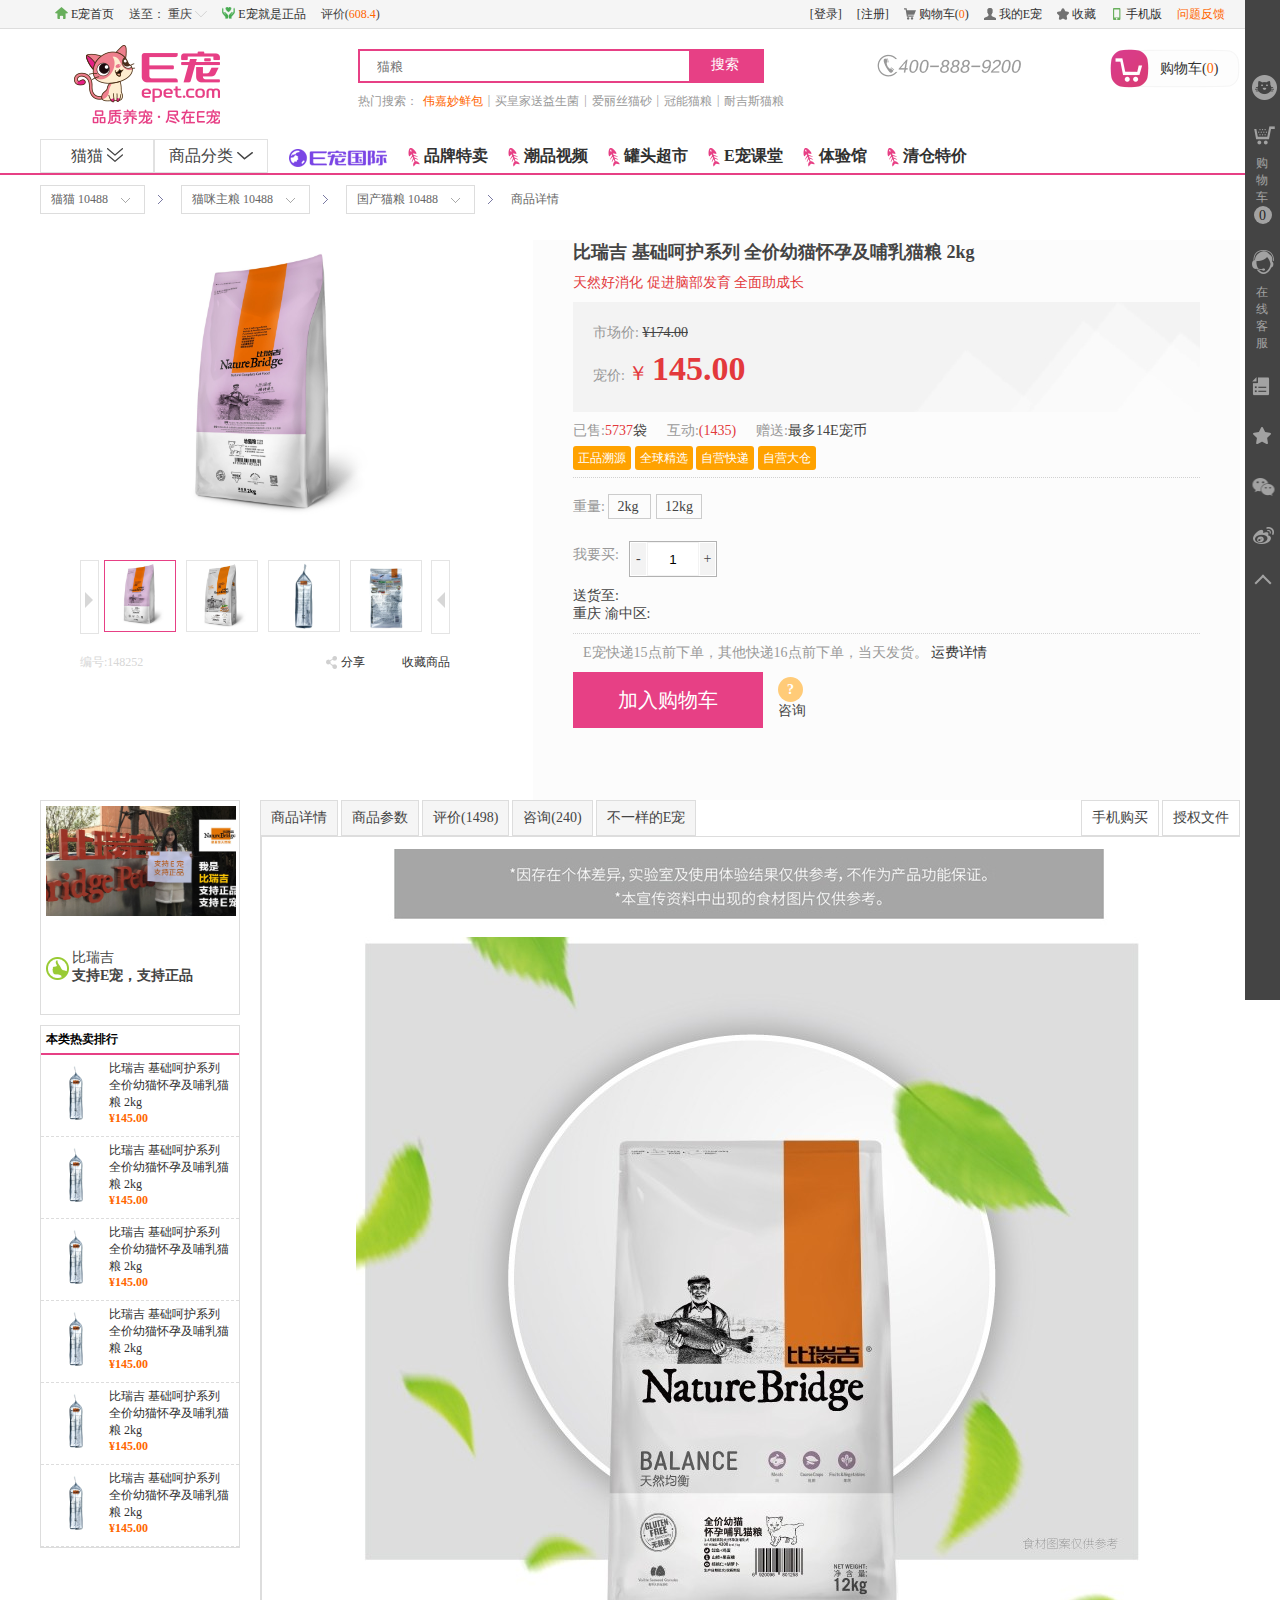
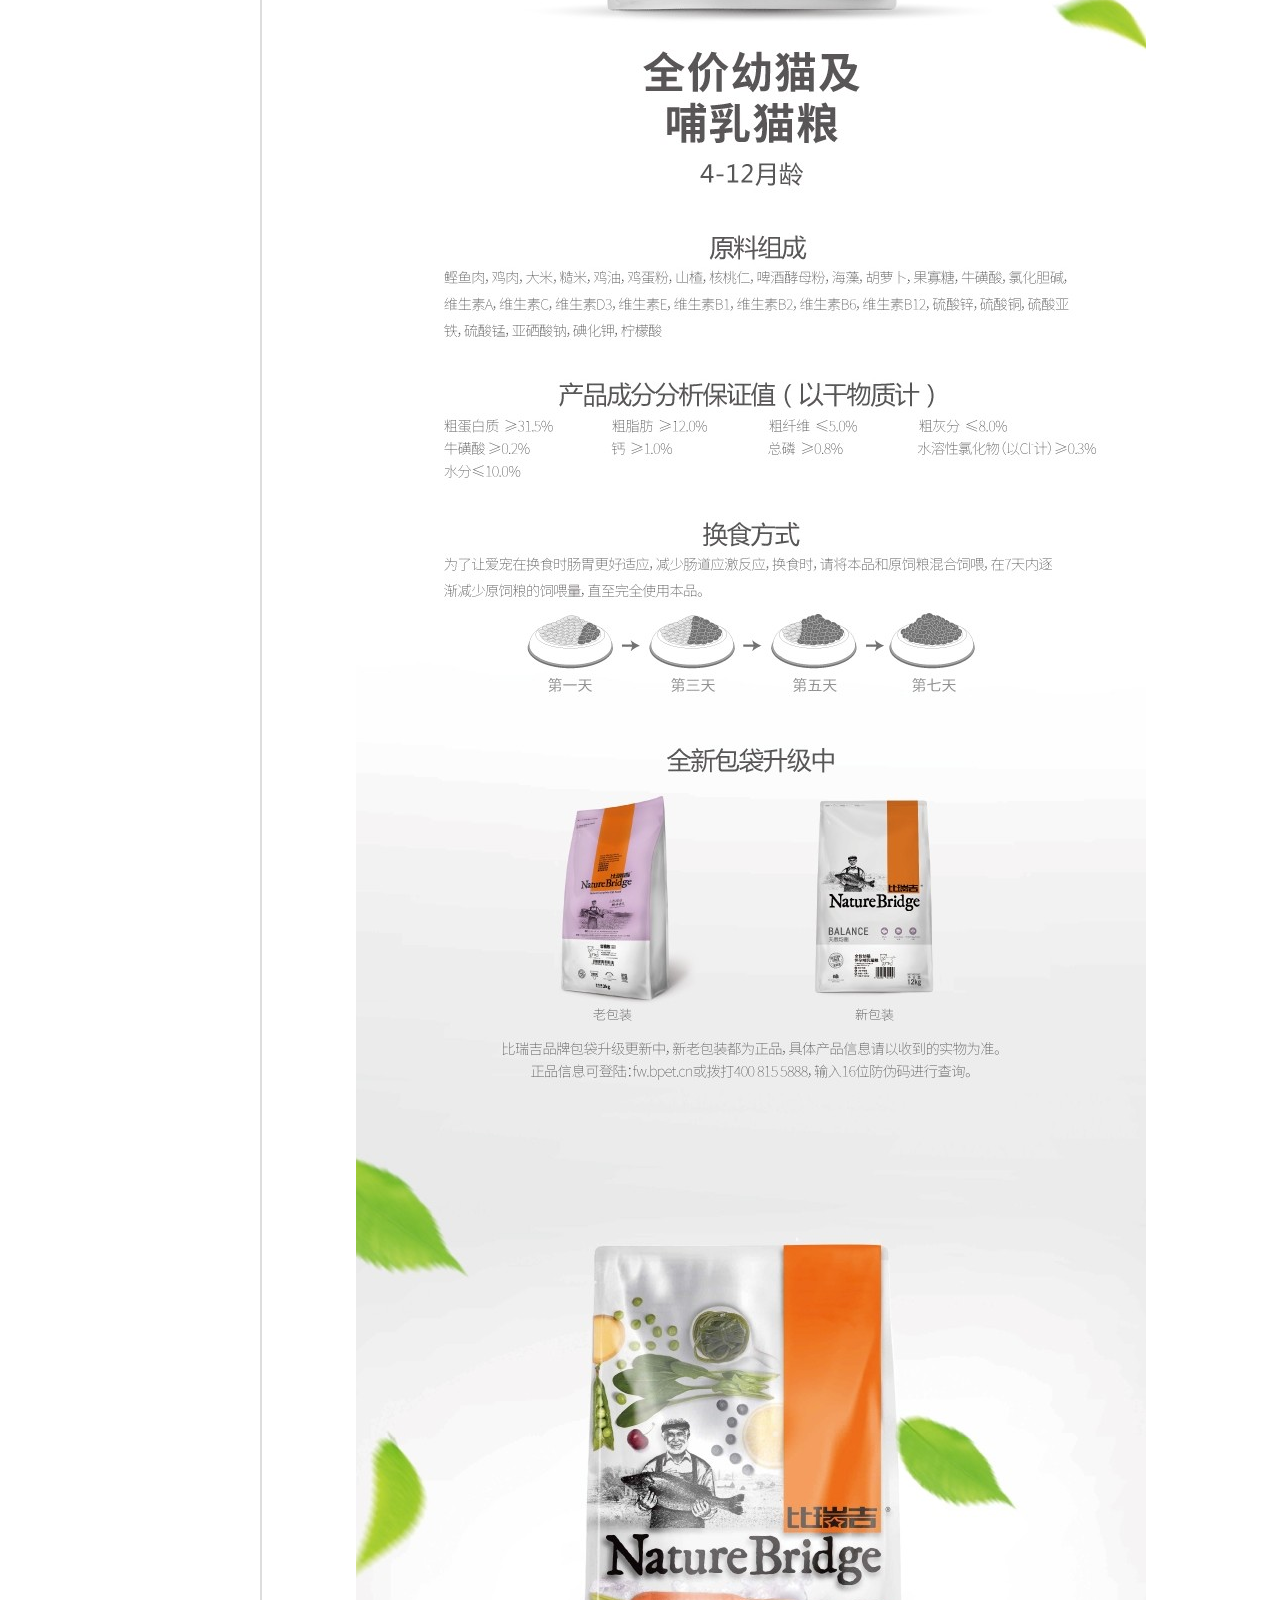
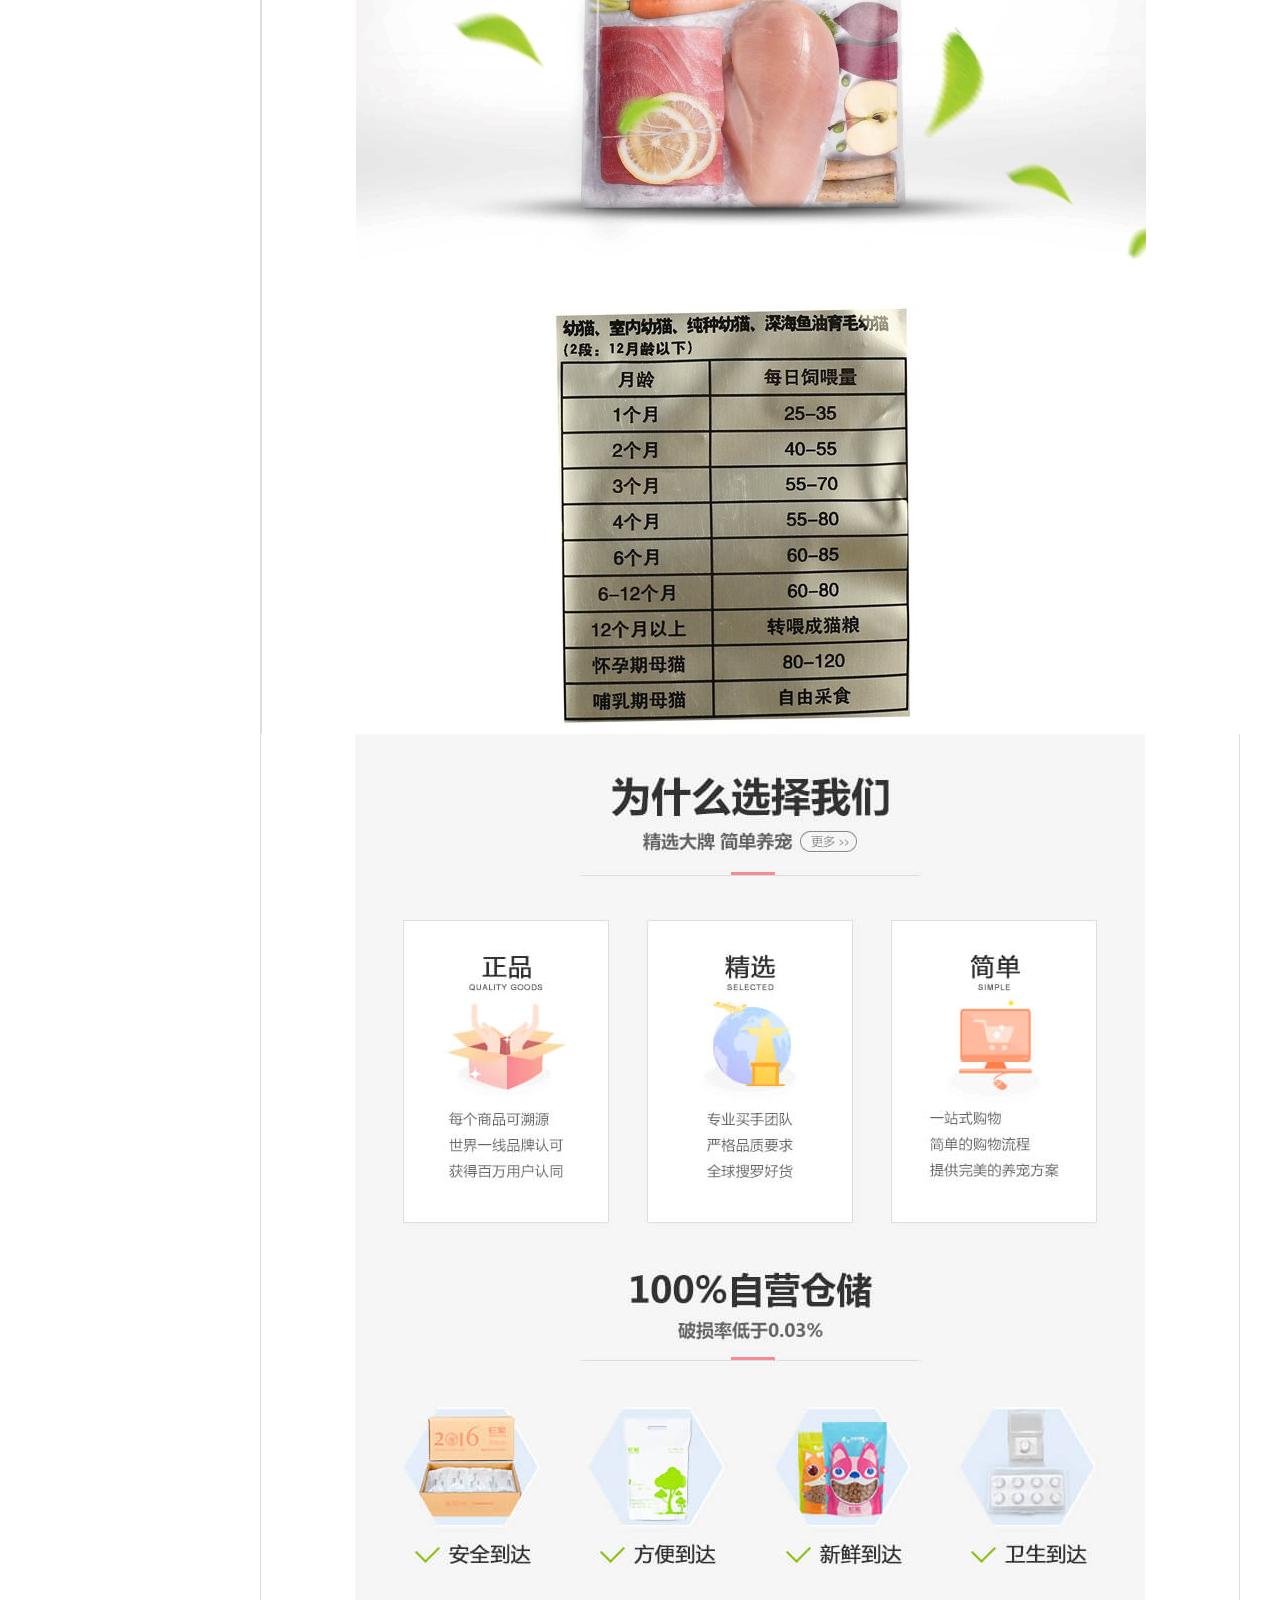
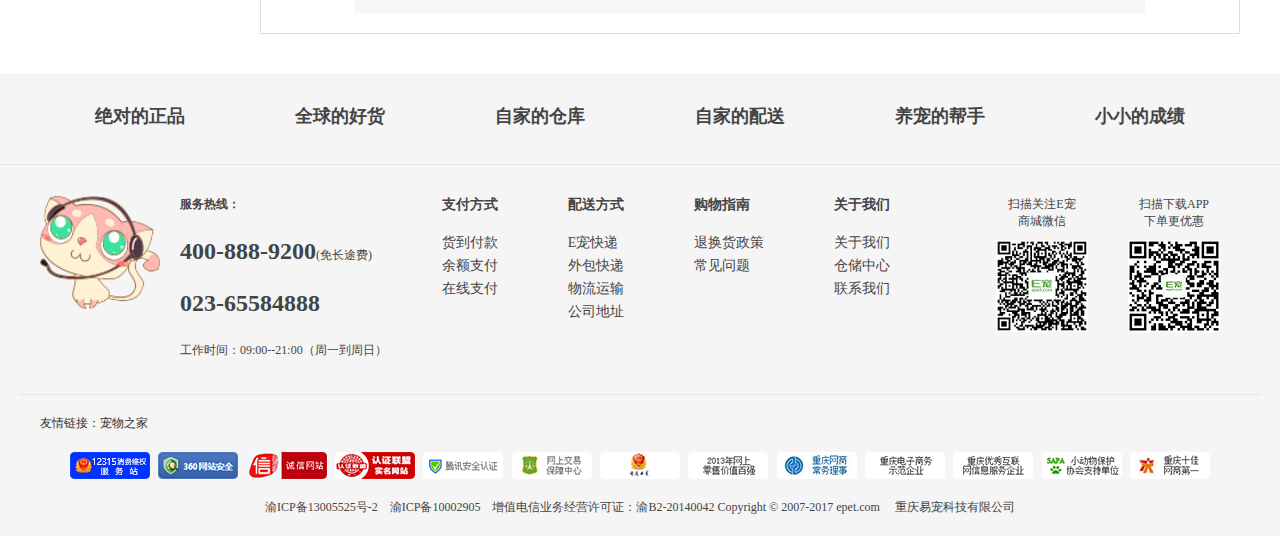
==== product_details.html @ 95617108 "ecsc v3.4" ====
<!doctype html>
 <head>
  <meta charset="UTF-8">
  <title>Document</title>
	<link rel="stylesheet" href="css/base.css">
	<link rel="stylesheet" href="css/sidebar.css">
  <link rel="stylesheet" href="css/header.css">
  <link rel="stylesheet" href="css/footer.css">
  <link rel="stylesheet" href="css/product_details.css">
 </head>
 <body>
	<!--页头-->
	<header class="header"></header>
  	<!--主体-->
  	<div class="detail-main">
	  <!--面包屑导航-->
	  <div class="bread-crumb">
		  <div>
				<span>
					猫猫
					<em>10488</em>
					<b></b>
				</span>
				<ul>
					<li>猫猫</li>
				</ul>
			</div>
			<label></label>
			<div>
				<span>
					猫咪主粮
					<em>10488</em>
					<b></b>
				</span>
				<ul>
					<li>猫咪主粮</li>
					<li>猫咪零食</li>
					<li>猫咪健康</li>
				</ul>
			</div>
			<label></label>
			<div>
				<span>
					国产猫粮
					<em>10488</em>
					<b></b>
				</span>
				<ul>
					<li>进口猫粮</li>
					<li>国产猫粮</li>
				</ul>
			</div>
			<label></label>
			<span>商品详情</span>
	  </div>
	  <!--商品详情-->
	  <div class="product-details">
			<!--预览图-->
			<div class="preview">
				<div class="preview-top">
					<img src="img/product/detail/8582e47d3605f8de85deb744000618c4.jpg">
				</div>
				<div class="preview-bottom">
					<p><i class="arrow-left"></i></p>
					<div>
						<ul class="preview-list">
							<li class="hover">
								<img src="img/product/detail/8582e47d3605f8de85deb744000618c4.jpg" alt="">
							</li>
							<li>
								<img src="img/product/detail/47166e7a09cf735ecd19d51cbf593da0.jpg" alt="">
							</li>
							<li>
								<img src="img/product/detail/caa199024d25838ebcc4b189fc3a62a6.jpg" alt="">
							</li>
							<li>
								<img src="img/product/detail/d6e389efa249c9eeb488e50adc934376.jpg" alt="">
							</li>
							<li>
								<img src="img/product/detail/2507f74de7811214929e4a565075a4ad.jpg" alt="">
							</li>
						</ul>
					</div>
					<p><i class="arrow-right"></i></p>
				</div>
				<div>
					<ul class="functions">
						<li>编号:148252</li>
						<li>
							<a href="#">
								<span class="collect">收藏商品</span>
							</a>
						</li>
						<li>
							<a href="#">
								<span class="share">分享</span>
							</a>
						</li>
					</ul>
					<p></p>
				</div>
				<div class="share-icons">
					<div class="bdsharebuttonbox">
						<a href="#" class="bds_weixin" data-cmd="weixin" title="分享到微信"></a>
						<a href="#" class="bds_qzone" data-cmd="qzone" title="分享到QQ空间"></a>
						<a href="#" class="bds_tsina" data-cmd="tsina" title="分享到新浪微博"></a>
						<a href="#" class="bds_sqq" data-cmd="sqq" title="分享到QQ好友"></a>
						<a href="#" class="bds_douban" data-cmd="douban" title="分享到豆瓣网"></a>
						<a href="#" class="bds_more" data-cmd="more"></a>
					</div>
				</div>
			</div>
			<!--商品购买板块-->
			<div class="shopping">
				<!--主标题-->
				<h1>比瑞吉 基础呵护系列 全价幼猫怀孕及哺乳猫粮 2kg</h1>
				<!--副标题-->
				<div class="hightlight">天然好消化 促进脑部发育 全面助成长</div>
				<!--价格-->
				<div class="product-price">
					<p>
						<span class="light-gray">市场价:</span>
						<del>¥174.00</del></p>
					<p>
						<span class="light-gray">宠价:</span>
						<span class="hightlight rmb-symbol">￥</span>
						<b class="hightlight epet-price">145.00</b>
					</p>
				</div>
				<!--互动信息-->
				<div class="interaction">
					<p><span class="light-gray">已售:</span><span class="hightlight">5737</span>袋</p>
					<p><span class="light-gray">互动:</span><span class="hightlight">(1435)</span></p>
					<p><span class="light-gray">赠送:</span>最多<span class="hightgreen">14</span>E宠币</p>
				</div>
				<!--e宠特色-->
				<div class="epet-feature">
					<a href="#">正品溯源</a>
					<a href="#">全球精选</a>
					<a href="#">自营快递</a>
					<a href="#">自营大仓</a>
				</div>
				<!--选择规格-->
				<div class="spec">
					<span class="light-gray">重量:</span>
					<input type="radio" name="series" id="2kg">
					<label for="2kg">
						2kg
						<span></span>
					</label>
					<input type="radio" name="series" id="12kg">
					<label for="12kg">
						12kg
						<span></span>
					</label>
				</div>
				<!--选择数量-->
				<div class="number clear">
					<span class="light-gray">我要买:</span>
					<span class="choose clear">
						<span class="add">-</span>
						<input type="text" value="1">
						<span class="reduce">+</span>
					</span>
				</div>
				<div>
					<span>送货至:</span>
					<div>重庆 渝中区:</div>
				</div>
				<!--快递须知-->
				<div class="express">
					<span class="light-gray">E宠快递15点前下单，其他快递16点前下单，当天发货。</span>
					<a href="#">运费详情</a>
				</div>
				<!--购物车选项-->
				<div class="shop-cart clear">
					<div>加入购物车</div>
					<span>?</span>
					<p>咨询</p>
				</div>
			</div>
	  </div>
	  <!--套餐
	  <div class="set-meal">
		<div class="meal-title">
			<a href="#" class="title-tab">海洋之星猫罐套餐</a>
		</div>
		<div class="meal-main">
			<p>
				<span></span>
				搭配理由：海洋之星天然猫罐套餐，挑战猫咪最挑剔味蕾
			</p>
			<div class="meal-list">
				<ul class="meal-top">
					<li class="this-product"></li>
					<li class="add">+</li>
					<span class="left-arrow"></span>
					<li class="meal-more">
						<ul class="reduced-product">
							<li></li>
							<li class="add">+</li>
							<li></li>
							<li class="add">+</li>
							<li></li>
						</ul>
					</li>
					<span class="right-arrow"></span>
				</ul>
			</div>
			<div class="meal-cart">
				<input type="hidden" value="14">
				<input type="hidden" value="3">
				<p class="economize">省¥5.00</p>
				<p class="meal-price">套餐价:¥99.00</p>
				<p class="original-price">原价:¥104.00</p>
				<p class="buy">购买此套餐</p>
			</div>
		</div>
	  </div>-->
	  <!--商品介绍-->
	  <div class="item-info">
		<div class="left">
			<div class="brand">
				<div class="brand-sm">
					<div class="brand-img">
						<img src="img/product/brand/68fff93eb92eab9079cab321aacebbac.jpg" alt="">
					</div>
					<div class="guarantee">
						<div class="guarantee-icon"></div>
						<div>
							<p>比瑞吉</p>
							<b>支持E宠，支持正品</b>
						</div>
					</div>
				</div>
				<div class="brand-md">
					<div>
						<div class="gurantee-md-icon"></div>
						<p>比瑞吉</p>
						<b>支持E宠，支持正品</b>
					</div>
					<div>
						<img src="img/product/brand/68fff93eb92eab9079cab321aacebbac.jpg" alt="">
					</div>
				</div>
			</div>
			<div class="ranking-list">
				<ul>
					<li class="ranking-title">
						<b>本类热卖排行</b>
					</li>
					<li>
						<a>
							<img src="img/product/detail/2507f74de7811214929e4a565075a4ad.jpg" alt="">
						</a>
						<div class="ranking-pro">
							<a>比瑞吉 基础呵护系列 全价幼猫怀孕及哺乳猫粮 2kg</a>
							<p>¥145.00</p>
						</div>
					</li>
					<li>
						<a>
							<img src="img/product/detail/2507f74de7811214929e4a565075a4ad.jpg" alt="">
						</a>
						<div class="ranking-pro">
							<a>比瑞吉 基础呵护系列 全价幼猫怀孕及哺乳猫粮 2kg</a>
							<p>¥145.00</p>
						</div>
					</li>
					<li>
						<a>
							<img src="img/product/detail/2507f74de7811214929e4a565075a4ad.jpg" alt="">
						</a>
						<div class="ranking-pro">
							<a>比瑞吉 基础呵护系列 全价幼猫怀孕及哺乳猫粮 2kg</a>
							<p>¥145.00</p>
						</div>
					</li>
					<li>
						<a>
							<img src="img/product/detail/2507f74de7811214929e4a565075a4ad.jpg" alt="">
						</a>
						<div class="ranking-pro">
							<a>比瑞吉 基础呵护系列 全价幼猫怀孕及哺乳猫粮 2kg</a>
							<p>¥145.00</p>
						</div>
					</li>
					<li>
						<a>
							<img src="img/product/detail/2507f74de7811214929e4a565075a4ad.jpg" alt="">
						</a>
						<div class="ranking-pro">
							<a>比瑞吉 基础呵护系列 全价幼猫怀孕及哺乳猫粮 2kg</a>
							<p>¥145.00</p>
						</div>
					</li>
					<li>
						<a>
							<img src="img/product/detail/2507f74de7811214929e4a565075a4ad.jpg" alt="">
						</a>
						<div class="ranking-pro">
							<a>比瑞吉 基础呵护系列 全价幼猫怀孕及哺乳猫粮 2kg</a>
							<p>¥145.00</p>
						</div>
					</li>
				</ul>
			</div>
		</div>
	  	<div class="right">
			<ul class="clear">
				<li><label for="container1">商品详情</label></li>
				<li><label for="container2">商品参数</label></li>
				<li><label for="container3">评价(1498)</label></li>
				<li><label for="container4">咨询(240)</label></li>
				<li><label for="container5">不一样的E宠</label></li>
				<li>
					<i></i>
					<label for="container4">授权文件</label>
				</li>
				<li>
					<label >手机购买</label>
					<i></i>
				</li>
			</ul>
			<div>
				<input type="radio" id="container1" name="detail" checked="checked">
				<div class="detail">
					<img src="img/product/detail/2018-01-14_172911.png" alt="">
				</div>
				<input type="radio" id="container2" name="detail">
				<div class="container2">
					<table>
						<thead>
							<tr>
								<th>参数名称</th>
								<th>产品参数</th>
							</tr>
						</thead>
						<tbody>
							<tr>
								<td>主要成份</td>
								<td>鲣鱼肉，鸡肉，大米</td>
							</tr>
							<tr>
								<td>成份含量	</td>
								<td>粗蛋白质31.5%，粗脂肪12%，粗纤维5%，钙1%，总磷0.8%，氯化钠1%，牛磺酸0.2%，水溶性氯化物0.3%</td>
							</tr>
							<tr>
								<td>年龄</td>
								<td>幼猫</td>
							</tr>
							<tr>
								<td>配方</td>
								<td class="explain">
									<div>鸡肉、鱼肉<i>▼</i></div>
									<div >
										<div></div>
										鸡肉：易消化、不上火<br>

											牛肉：低脂肪、富含蛋白质、骨骼强健<br>
											
											羊肉：针对肠胃皮肤敏感的狗狗<br>
											
											鱼类：富含欧米伽，美毛健肤<br>
											
											鸭肉：清火、针对肠胃皮肤敏感的狗狗<br>
											
											其他：鹿肉、兔肉、素食等独特食材<br>
											
											说明：宠物身体是时刻在变化的，对于过敏食物不接触则不过敏，还有之前不过敏而现在过敏的情况，因此粮食过敏要确定是哪个成分过敏，饲喂的时候需要特别注意过敏成分<br>
											
											了解更多配方的知识&gt;&gt;</div>
								</td>
							</tr>
							<tr>
								<td>颗粒大小</td>
								<td class="explain">
									<div>小颗粒<i>▼</i></div>
									<div>
										<div></div>
										小颗粒：0.5cm &lt; 直径 &lt; 1.2cm<br>

										标准粒：1.2cm &lt; 直径 &lt; 2.0cm<br>
										
										大颗粒：2.0cm &lt; 直径<br>
										
										如何选择狗粮颗粒大小&gt;&gt;</div>
								</td>
							</tr>
						</tbody>
					</table>
				</div>
				<input type="radio" id="container3" name="detail">
				<div class="container3">
					<ul>
						<li class="evaluation-title">
							<div>
								<div>
									<p>4.9分</p>
									<div class="star-level"></div>
								</div>
								<div>
									<a href="#" class="selected">全部评价(1538)</a>
									<a href="#">有图评价(425)</a>
								</div>
							</div>
							<div
							class="click-evaluation">
								<span>我买过该商品</span>
								<div>我要评价</div>
							</div>
						</li>
						<li>
							<div class="general-message">
								<div>
									<img src="img/user/head_portrait/b52bf654cb9b102a7139df73bbb32dac.jpg" alt="">
								</div>
								<div class="softcomment">
									<p><span>馒***头</span>&nbsp;&nbsp;<span>8个月 征婚 </span></p>
									<p>还可以。一直吃这个东西</p>
									<div class="evaluation-img-sm magnify">
										<img src="img/user/evaluation/9d72e28639a0c632289909822e4cd599.jpg" alt="">
									</div>
									<div class="evaluation-img-lg">
										<img src="img/user/evaluation/9d72e28639a0c632289909822e4cd599.jpg" alt="">
									</div>
									<div class="interaction">
										<a href="#">
											<img src="img/header_icon/pj-ico_03.jpg" alt="">
											<span>回复:</span>
										</a>
										<span>0</span>
										<a href="#">
											<img src="img/header_icon/zan-ico_03.jpg" alt="">
											<span>赞:</span>
										</a>
										<span>0</span>
									</div>
								</div>
							</div>
							<div class="grade">
								<div class="grade4"></div>
								<div></div>
							</div>
						</li><li>
							<div class="general-message">
								<div>
									<img src="img/user/head_portrait/b52bf654cb9b102a7139df73bbb32dac.jpg" alt="">
								</div>
								<div class="softcomment">
									<p><span>馒***头</span>&nbsp;&nbsp;<span>8个月 征婚 </span></p>
									<p>还可以。一直吃这个东西</p>
									<div class="evaluation-img-sm magnify">
										<img src="img/user/evaluation/9d72e28639a0c632289909822e4cd599.jpg" alt="">
									</div>
									<div class="evaluation-img-lg">
										<img src="img/user/evaluation/9d72e28639a0c632289909822e4cd599.jpg" alt="">
									</div>
									<div class="interaction">
										<a href="#">
											<img src="img/header_icon/pj-ico_03.jpg" alt="">
											<span>回复:</span>
										</a>
										<span>0</span>
										<a href="#">
											<img src="img/header_icon/zan-ico_03.jpg" alt="">
											<span>赞:</span>
										</a>
										<span>0</span>
									</div>
								</div>
							</div>
							<div class="grade">
								<div class="grade3"></div>
								<div></div>
							</div>
						</li><li>
							<div class="general-message">
								<div>
									<img src="img/user/head_portrait/b52bf654cb9b102a7139df73bbb32dac.jpg" alt="">
								</div>
								<div class="softcomment">
									<p><span>馒***头</span>&nbsp;&nbsp;<span>8个月 征婚 </span></p>
									<p>还可以。一直吃这个东西</p>
									<div class="evaluation-img-sm magnify">
										<img src="img/user/evaluation/9d72e28639a0c632289909822e4cd599.jpg" alt="">
									</div>
									<div class="evaluation-img-lg">
										<img src="img/user/evaluation/9d72e28639a0c632289909822e4cd599.jpg" alt="">
									</div>
									<div class="interaction">
										<a href="#">
											<img src="img/header_icon/pj-ico_03.jpg" alt="">
											<span>回复:</span>
										</a>
										<span>0</span>
										<a href="#">
											<img src="img/header_icon/zan-ico_03.jpg" alt="">
											<span>赞:</span>
										</a>
										<span>0</span>
									</div>
								</div>
							</div>
							<div class="grade">
								<div></div>
								<p>2018-01-27 11:17:59</p>
							</div>
						</li>
						<li></li>
						<li></li>
						<li></li>
						<li></li>
						<li></li>
						<li></li>
						<li></li>
						<li></li>
						<li></li>
						<li></li>
						<li></li>
						<li></li>
						<li></li>
					</ul>
				</div>
				<input type="radio" id="container4" name="detail">
				<div>efthtol</div>
				<input type="radio" id="container5" name="detail">
				<div>(\;].\/.\[;][)</div>
				<input type="radio" id="container6" name="detail">
				<div>啊啊啊啊啊啊啊啊啊啊啊</div>
			</div>
		</div>
	  </div>
	</div>
	<!--页尾-->
	<footer class="footer"></footer>
	<div class="sidebar"></div>
  <script src="js/jquery-3.2.1.js"></script>
	<script src="js/ajax.js"></script>
	<script src="js/sidebar.js"></script>
  <script src="js/header.js"></script>
  <script src="js/product_details.js"></script>
  <script src="js/footer.js"></script>
  <script>
  window._bd_share_config=
	  {"common": {"bdSnsKey":{},"bdText":"","bdMini":"2","bdMiniList":false,"bdPic":"","bdStyle":"0","bdSize":"16"}, "share":{}};with(document)0[(getElementsByTagName('head')[0]||body).appendChild(createElement('script')).src='http://bdimg.share.baidu.com/static/api/js/share.js?v=89860593.js?cdnversion='+~(-new Date()/36e5)];</script>
 </body>
</html>
---- css/base.css ----
body{
  color:#444;
  font:12px "Microsoft Yahei",Tahoma,"Simsun";
  margin:0;
  padding:0;
}
p,h1,h2,h3,h4,h5,h6,ul,ol,dl,dd{
  margin:0;
  padding:0;
  list-style:none;
}
img{
  vertical-align:middle;
}
a{
  color:#313131;
  text-decoration:none;
}
a:hover{
  color:#248DCC;
}
.clear:after{
  content:"";
  display:block;
  clear:both;
}
.lf{ float:left; }
.rt{ float:right; }
div.main{
  width:100%;
}
#header{
	width:100%;
	height:178px;
	position:relative;
	}
#footer{
	width:100%;
	height:451px;
  }
---- css/sidebar.css ----
.sidebar-main{
  height:100%;
  background-color:#444444;
  padding:50px 5px;
  position:fixed;
  top:0;
  right:0;
}
.sidebar-main>ul>li{
  color:#fff;
  text-align:center;
  width:25px;
  margin:25px auto;
  opacity:0.5;
}
.sidebar-main>ul>li:hover{
  color:#fff;
  opacity:1;
  cursor:pointer;
}
.sidebar-main>ul>li:nth-child(4)~li{
  margin:25px auto;
}
.sidebar-main>ul>li>div{
  margin-bottom:10px;
  margin-left:2px;
  background:url(../img/header_icon/bar_newhover.png) center;
}
.sidebar-main>ul>li>p{
  width:14px;
  margin-left:5px;
}
.sidebar-main>ul>li>.user{
  width:25px;
  height:25px;
  background-position:-5px -210px;
}
.sidebar-main>ul>li>.cart{
  width:25px;
  height:20px;
  background-position:-5px -277px;
}
.sidebar-main>ul>li>.count{
  display:inline-block;
  color:#000;
  font-size:14px;
  line-height:20px;
  width:18px;
  height:18px;
  background-color:#fff;
  border-radius:50%;
}
.sidebar-main>ul>li>.service{
  width:25px;
  height:25px;
  background-position:-4px -620px;
}
.sidebar-main>ul>li>.indent{
  width:25px;
  height:25px;
  background-position:-8px -312px;
}
.sidebar-main>ul>li>.star{
  width:25px;
  height:25px;
  background-position:-8px -700px;
}
.sidebar-main>ul>li>.wechat{
  width:25px;
  height:25px;
  background-position:-5.5px -730px;
}
.sidebar-main>ul>li>.facebook{
  width:25px;
  height:25px;
  background-position:-6px -762px;
}
.sidebar-main>ul>li>.back-top{
  display:inline-block;
  width:10px;
  height:10px;
  border-top:2px solid #fff;
  border-left:2px solid #fff;
  transform:rotate(45deg);
}
---- css/header.css ----
/*全局相同样式*/
.header_main{
	border-bottom:2px solid #E74085;
}
span.mark{/*i标记全部#FF6600*/
	color:#FF6600;
	}
.width{/*主要内容区域宽度设置为1200px并居中,
	弹性布局两端对齐,用于内布局*/
	width:1200px;
	margin:0 auto;
	display:flex;
	justify-content:space-between;
	}
.icon {
	width: 1em; height: 1em;
	vertical-align: -0.15em;
	fill: currentColor;
	overflow: hidden;
}
/*顶部功能板块*/
.top{/*外布局*/
	width:100%;
	background-color:#F5F5F5;
	border-bottom:1px solid #DDDDDD;
	}
.top img{
	padding-bottom:3px;
	}
.top>.width>ul{
	display:flex;
	}
.top>.width>.top_right>li{
	margin-right:15px;
	}
.top>.width>.top_left>li{
	margin-left:15px;
	}
.top>.width>ul>li{
		font-size:12px;
		line-height:28px;
	}
.top>.width>.top_left>li.quality>span{
	display:inline-block;
	vertical-align:middle;
	width:13px;
	height:18px;
	background:url(../img/header_icon/bg.png);
	background-position:-10px -432px;
}
/*中间功能板块*/
.input{
	width:402px;
	height:30px;
	border:2px solid #E74085;
	display:flex;
	justify-content:space-between;
	margin:20px 0 10px;
	}
.input>a{
	width:73px;
	height:30px;
	color:#fff;
	font-size:14px;
	line-height:28px;
	text-align:center;
	background-color:#E74085;
	}
.input>.txtSearch{
	width:300px;
	margin-left:15px;
	border:none;
	outline:none;
	}
.middle>.search>.hot_search{
	color:#999999;
	display:flex;
	}
.middle>.search>.hot_search>li{
margin-right:5px;
	cursor:pointer;
}
.middle>.service_call{
	width:145px;
	height:25px;
	background:url(../img/header_icon/bg.png);
	background-position:0px -520px;
	margin-top:25px;
}
.middle>.shopCart{
	width:130px;
	height:39px;
	font-size:14px;
	line-height:40px;
	margin-top:20px;
	background:url(../img/header_icon/shopping-cart1.gif) no-repeat right;
	}
.middle .shopCart a{
	margin-left:50px;
	}
/*底部分类搜索板块*/
.bottom{
	width:1200px;
	margin:0 auto;
	display:flex;
	}
.bottom>ul{
	height:34px;
	font-size:16px;
	display:flex;
	text-align:center;
	}
/*底部-家族*/
.classification {
	line-height: 32px;
	margin-right:20px;
	}
.classification>li{
	width:112px;
	height:32px;
	border:1px solid #E1E1E1;
	cursor:pointer;
	}
.classification .downArrow{
	display:inline-block;
	width:10px;
	height:10px;
	margin-bottom:2px;
	transform:rotate(45deg);
	border:1px solid transparent;
	border-right-color:#444;
	border-bottom-color:#444;
	}
/*底部-分类商城*/
.bottom>.classiMarket li:first-child~li{
	margin-left:20px;
	padding-top:7px;
	}
.bottom>.classiMarket li:first-child~li span{
	display:inline-block;
	vertical-align:middle;
	width:12px;
	height:19px;
	background:url("../img/header_icon/bg2.png") -35px -1298px;
	}
.bottom>.classiMarket a:hover{
	color:#E74085;
	}
.bottom>.classiMarket>li:first-child~li:hover>a>span{
	transform:rotate(360deg);
	transition:all 0.2s linear;
}
/*@keyframes fishBone{
	100%{transform:rotate(270deg)}
}
.fishBone{ 鼠标悬停到分类商城时鱼骨头激活变化过渡
	animation:fishBone .1s linear;
	}*/
/*做不到的功能，1.地区下拉列表 2.猫猫的双下尖括号 3.猫猫，商品分类的下拉列表
4.文字悬停时鱼骨头开始动画
经验：由于CSS的层叠（cascading），a元素继承自li的样式被浏览器的a元素的默认样
式给覆盖了。可以让a的颜色默认继承父级，这样
a {
 color: inherit;
}
不过这种写法兼容性不太好，建议还是重写a的样式……
---- css/footer.css ----
.footer_main{
	width:100%;
	background-color:#F5F5F5;
	}
/*E宠特色*/
.feature{
	width:1200px;
	margin:0 auto;
	display:flex;
	justify-content:space-between;
	}
.feature>li{
	font-size:18px;
	font-weight:bold;
	margin-top:30px;
	width:200px;
	height:60px;
	text-align:center;
	}
/*分割线*/
.cut-off{
	width:100%;
	height:1px;
	background-color:#E5E5E5;
	}
/*功能大全*/
.allFunction{
	width:1200px;
	margin:0 auto;
	padding:30px 20px 10px;
	border:1px solid transparent;
	border-bottom-color:#E5E5E5;
	}
.allFunction>.phone{
	margin:0px 20px;
	}
.allFunction>.phone p{
	margin-bottom:25px;
	}
.allFunction>.phone span{
	font-size:24px;
	font-weight:bold;
	}
/*功能大全-列表*/
.allFunction>ul{
	margin:0 35px;
	font-size:14px;
	}
.allFunction>ul>li{
	margin-bottom:5px;
	}
.allFunction>ul>li:first-child{
	margin-bottom:20px;
	}
/*二维码*/
.allFunction>.code{
	text-align:center;
	margin:0 20px;
	}
.allFunction>.code>p{
	margin-bottom:10px;
	}
/*外链*/
.outsaid{
	width:1200px;
	margin:0 auto;
	padding:20px 0;
	}
.outsaid ul{
	display:flex;
	justify-content:space-between;
	margin:20px 30px;
	}
.outsaid p:last-child{
	text-align:center;
	}
/*无法实现的功能，图片和文字一起动画
---- css/product_details.css ----
/*全局布局*/
.detail-main{
  width:1200px;
  margin:10px auto 0;
}
.hightlight{/*高亮样式*/
  color:#E3393C;
  }
.light-gray{
  color:#999999;
}
/*面包屑导航*/
.bread-crumb{
color:#666;
}
.bread-crumb>div{
  display:inline-block;
  vertical-align:top;
  border-bottom:none;
  position:relative;
}
.bread-crumb>div>span{
  display:block;
  padding:5px 0 5px 10px;
  border:1px solid #ddd;
  cursor:pointer;
}
.bread-crumb>div>span>em{
  font-style:normal;
}
.bread-crumb>div>span>b{
  display:inline-block;
  vertical-align:middle;
  width:13px;
  height:5px;
  background:url(../img/header_icon/xqico.png);
  background-position:-6px -34px;
  margin:0 10px;
}
.bread-crumb>div>ul{
  border:1px solid #ddd;
  border-top:none;
  padding-bottom:5px;
  visibility:hidden;
  background-color:#fff;
  position:absolute;
  width:100%;
  box-sizing: border-box;
  z-index:100;
}
.bread-crumb>div>ul>li{
  border-bottom:1px dashed #ddd;
  padding:5px 0 5px 10px;
  cursor:pointer;
}
.bread-crumb>div>span:hover+ul{
  visibility:visible;
}
.bread-crumb>div>ul:hover{
  visibility:visible;
}
.bread-crumb>label{
  display:inline-block;
  vertical-align:middle;
  margin:10px;
  width:10px;
  height:10px;
  background:url(../img/header_icon/bg2.png);
  background-position:-38px -1265px;
}
/*商品详情板块*/
.product-details{
  margin-top:25px;
  display:flex;
  justify-content: space-between;
}
/*预览板块整体*/
.product-details>.preview{
  width:450px;
  height:460px;
}
/*中图预览板块*/
.product-details>.preview>.preview-top{
  text-align:center;
}
.product-details>.preview>.preview-top>img{
  width:300px;
}
/*小图选择板块整体布局（包含左右箭头）*/
.preview-bottom{
  margin:20px 0;
  padding:0 40px;
  display:flex;
  justify-content:space-between;
}
/*小图选择板块左右箭头*/
.preview-bottom>p{
  width:17px;
  height:72px;
  border:1px solid #e4e4e4;
  position:relative;
  cursor:pointer;
}
.preview-bottom>p>i{
  border:8px solid transparent;
  position:absolute;
  top:31px;
}
.preview-bottom>p>.arrow-left{
  border-left-color:#d7d7d7;
  left:4px;
}
.preview-bottom>p>.arrow-right{
  border-right-color:#d7d7d7;
  right:4px;
}
/*小图预览部分*/
.preview-bottom>div{
  width:340px;
  overflow: hidden;
}
.preview-bottom .preview-list{
  width:420px;
  display:flex;
  justify-content:left;
}
.preview-bottom .preview-list>li{
  margin:0 5px;
  border:1px solid #e4e4e4;
  cursor:pointer;
}
.preview-bottom .preview-list>li>img{
  width:70px;
}
/*小图悬停样式*/
.preview-bottom .preview-list>li.hover{
  border-color:#E74085;
}
/*分享收藏等功能*/
.preview .functions{
  padding:0 40px;
}
.preview .functions>li:first-child{
  float:left;
  color:#d7d7d7
}
.preview>div>.functions>li:nth-child(2),
.preview>div>.functions>li:last-child{
  float:right;
  margin-left:20px;
}
.preview .functions .collect{
  display:inline-block;
  padding-left:17px;
  background:url(../img/header_icon/xqico.png);
  background-position:-33px -361px;
}
.preview .functions .share{
  display:inline-block;
  padding-left:15px;
  background:url(../img/header_icon/xqico.png) no-repeat left;
  background-position:-10px -330px;
}
/*分享外联样式设置*/
.preview>.share-icons{
  margin-left:280px;
}
/*商品购买板块*/
.product-details>.shopping{
  width:627px;
  height:520px;
  background-color:#FCFCFC;
  padding:0 40px 40px;
  font-size:14px;
  overflow:hidden;
}
.shopping>div{
  margin-top:10px;
}
/*主标题*/
.shopping>h1{
  font-size:18px;
  color:333;
}
/*价格*/
.shopping>.product-price{
  width:587px;
  height:70px;
  padding:20px;
  line-height:1.5;
  background:url(../img/header_icon/price-bg.jpg)
}
.shopping>.product-price>p>.rmb-symbol{
  font-size:20px;
}
.shopping>.product-price>p>.epet-price{
  font-size:34px;
}
/*互动信息*/
.shopping>.interaction{
  display:flex;
}
.shopping>.interaction>p{
  margin-right:20px;
}
.shopping>.interaction>.hightgreen{
  color:#78B300;
}
/*e宠特色*/
.shopping>.epet-feature{
  padding-bottom:10px;
  margin-bottom:20px;
  border-bottom:1px dotted #D1D1D1;
}
.shopping>.epet-feature>a{
  color:#fff;
  font-size:12px;
  background-color:#FFA200;
  border-radius:3px;
  padding:5px;
}
/*选择规格*/
.shopping>.spec>label{
  border:1px solid #CCCCCC;
  padding:4px 8px;
  position:relative;
  margin-right:5px;
  cursor:pointer;
}
.shopping>.spec>input{
  display:none;
}
.shopping>.spec>label>span{
  display:none;
  width:17px;
  height:16px;
  background:url(../img/header_icon/goods-select.png) no-repeat center;
  position:absolute;
  bottom:0;
  right:0;
}
.shopping>.spec>input:checked+label>span{
  display:inline-block;
}
/*选择数量*/
.shopping>.number>span{
  float:left;
  margin-top:20px;
}
.shopping>.number>.choose{
  display:inline-block;
  border:1px solid #b2b2b2;
  margin-top:15px;
  margin-left:10px;
}
.shopping>.number>.choose>.add,
.shopping>.number>.choose>.reduce{
  display:inline-block;
  width:15px;
  height:32px;
  line-height:32px;
  text-align:center;
  background-color:#F3F3F3;
  border:1px solid #fff;
  margin:0;
  float:left;
}
.shopping>.number>.choose>input{
  width:50px;
  height:32px;
  margin:0;
  padding:0;
  text-align:center;
  outline:none;
  border:none;
  border:1px solid #F3F3F3;
  float:left;
}
/*送货地址*/
/*快递须知*/
.shopping>.express{
  border-top:1px dotted #D1D1D1;
  padding-top:10px;
  padding-left:10px;
}
/*购物车按钮*/
.shopping>.shop-cart>div{
  width:190px;
  height:56px;
  text-align: center;
  line-height: 56px;
  border:none;
  font-size:20px;
  color:#fff;
  background-color:#E74085;
  float:left;
  margin-right:15px;
}
.shopping>.shop-cart>span{
  display:inline-block;
  width:25px;
  height:25px;
  border-radius:50%;
  color:#fff;
  text-align:center;
  line-height:25px;
  background-color:#FFCB78;
  font-weight:bold;
  margin-top:5px;
}
/*套餐
.set-meal{
  width:100%;
  height:354px;
  margin-top:15px;
}
/*套餐标题板块
.set-meal>.meal-title{
  background-color:#F7F7F7;
  border-bottom:1px solid #FF6600;
}
.set-meal>.meal-title>.title-tab{
  display:inline-block;
  text-align:center;
  color:white;
  line-height:57px;
  background-color:#FF6600;
  font-size:14px;
  width:172px;
  height:57px;
}
/*套餐右上方小标题
.set-meal>.meal-main{
  width:100%;
  position:relative;
  border:1px solid #ddd;
  border-top:none;
  box-sizing: border-box;
}
.set-meal>.meal-main>p{
  position:absolute;
  right:40px;
  top:-48px;
  font-size:14px;
  color:#FF6600;
  background-color:#FFECE0;
  line-height:2;
  padding:5px 15px;
  border-radius:20px;
  font-weight:bold;
}
.set-meal>.meal-main>p>span{
  display:inline-block;
  vertical-align: text-bottom;
  width:20px;
  height:20px;
  background:url(../img/header_icon/xqico.png) no-repeat;
  background-position:-42px -398px;
}
/*套餐产品列表
.meal-main>.meal-list{
  width:990px;
  margin:0;
}
.meal-main>.meal-list>.meal-top{
  display:flex;
  justify-content:left;
  padding:15px;
  padding-right:0;
}
.meal-main>.meal-list>.meal-top>.this-product{
  margin-right:15px;
  width:180px;
  height:255px;
  background-color:#FAFAFA;
}
.meal-main>.meal-list .add{
  width:27px;
  height:235px;
  line-height:255px;
  font-size:36px;
  color:#DEDEDE;
  margin-right:15px;
}
/*组合套餐左右箭头
.meal-main>.meal-list>.meal-top>.left-arrow{
  display:inline-block;
  width:24px;
  height:70px;
  margin-top:95px;
  border:1px solid #ddd;
  margin-right:15px;
  background:url(../img/header_icon/btn_left_no.jpg) no-repeat center;
}
.meal-main>.meal-list>.meal-top>.right-arrow{
  display:inline-block;
  width:24px;
  height:70px;
  margin-top:95px;
  border:1px solid #ddd;
  background:url(../img/header_icon/btn_right_no.jpg) no-repeat center;
}
/*打包促销商品列表
.meal-list>.meal-top>.meal-more{
  width:669px;
  overflow:hidden;
}
.meal-list>.meal-top .reduced-product{
  width:100%;
  height:255px;
  overflow:hidden;
  display:flex;
  flex-flow:row wrap;
  justify-content: left;
}
.meal-list>.meal-top .reduced-product>li:nth-child(odd){
  margin-right:15px;
  width:180px;
  height:255px;
  background-color:#FAFAFA;
  position: relative;
}
/*套餐购买板块
.meal-main>.meal-cart{
  width:170px;
  height:285px;
  position:absolute;
  right:0;
  top:0;
  background-color:#ddd;
}
.item-info{
  width:100%;
  border:1px solid red;
}*/
.item-info{
  display:flex;
  justify-content: space-between;
  padding-bottom:40px;
}
.item-info>.right{
  width: 980px;
  position:relative;
}
/*商品介绍-左部-正品保证*/
.item-info>.left>.brand{
  position:relative;
}
/*正品保证-sm*/
.item-info>.left>.brand>.brand-sm{
  width:200px;
  height:215px;
  padding:5px;
  box-sizing: border-box;
  border:1px solid #ddd;
}
.item-info>.left>.brand .brand-img{
  width:190px;
  height:143px;
  overflow:hidden;
}
.item-info>.left>.brand .brand-img>img{
  width:200px;
}
.item-info>.left>.brand .guarantee>div{
  display:inline-block;
  font-size:14px;
}
.item-info>.left>.brand .guarantee>.guarantee-icon{
  width:23px;
  height:23px;
  background:url("../img/header_icon/zan.png") no-repeat -3px -3px;
}
/*正品保证-md*/
.item-info>.left>.brand>.brand-md{
  width:980px;
  border:1px solid transparent;
  background-color:#fff;
  display:flex;
  justify-content: space-between;
  padding-left:20px;
  visibility: hidden;
  position:absolute;
  top:0;
  left:200px;
  z-index:1000;
}
.item-info>.left>.brand>.brand-md>div:first-child{
  width:315px;
  font-size:18px;
  text-align:center;
  background-color:#fbfbfb;
  padding:10px 10px 10px 0;
}
.item-info>.left>.brand>.brand-md>div>.gurantee-md-icon{
  width:60px;
  height:60px;
  background:url(../img/header_icon/zan.png) -1px -41px;
  margin:105px auto 10px;
}
.item-info>.left>.brand>.brand-md>div:last-child>img{
  width:645px;
}
.item-info>.left>.brand>.brand-md>div:last-child{
  width:645px;
  overflow: hidden;
  background-color:#fbfbfb;
  padding:10px 10px 10px 0;
}
.item-info>.left>.brand>.brand-sm:hover+div.brand-md{
  visibility:visible;
}
.item-info>.left>.brand>.brand-md:hover{
  visibility:visible;
}
/*热卖排行榜*/
.item-info>.left>.ranking-list{
  margin-top:10px;
}
.item-info>.left>.ranking-list>ul{
  width:200px;
  border:1px solid #ddd;
  box-sizing: border-box;
}
/*排行榜标题*/
.item-info>.left>.ranking-list>ul>li.ranking-title{
  color:#000;
  padding:5px;
  border-bottom:2px solid #E74085;
  box-sizing: border-box;
}
/*排行榜列表*/
.item-info>.left>.ranking-list>ul>li:not(.ranking-title){
  padding:5px 5px 10px 5px;
  border-bottom:1px dashed #ddd;
}
.item-info>.left>.ranking-list>ul>li>div{
  display:inline-block;
  vertical-align: middle;
}
.item-info>.left>.ranking-list>ul>li>a>img{
  width:60px;
  cursor:pointer;
}
.item-info>.left>.ranking-list>ul>li:not(.ranking-title)>.ranking-pro{
  width:124px;
}
.item-info>.left>.ranking-list>ul>li:not(.ranking-title)>.ranking-pro>p{
  color: #FF6600;
  font-weight: bold;
}
/*商品介绍-右侧-详情*/
.item-info>.right>ul>li{
  margin-right:3px;
  background-color:#F5F5F5;
  text-align:center;
  border:1px solid #ddd;
  float:left;
}
.item-info>.right>ul>li:nth-child(5)~li{
  float:right;
  background-color:#fff;
  margin-right:0;
  margin-left:3px;
}
.item-info>.right>ul>li>label{
  display:block;
  padding:8px 10px;
  font-size:14px;
  color:#444;
  cursor:pointer;
}
.item-info>.right input{
  display:none;
}
.item-info>.right>div{
  min-height:400px;
  border:1px solid #ddd;
  padding-bottom:20px;
}
.item-info>.right>div>div{
  display:none;
}
.item-info>.right input:checked+div{
  display:block;
}
.item-info>.right>div>div.detail{
  background:url('../img/product/detail/goods_intro_bottom.jpg') no-repeat bottom;
  padding-bottom:879px;
  box-sizing:border-box;
}
/*商品详情-商品参数*/
.right>div>div.container2{
  width:100%;
}
.right>div>div.container2>table{
  width:90%;
  border-collapse:collapse; 
  margin:10px auto;
  font-size:14px;
}
.right>div>div.container2>table>thead>tr>th{
  background-color:#F6F6F6;
}
.container2>table tr>th,.container2>table tr>td{
  border:1px solid #ddd;
  padding:10px 5px;
  position: relative;
}
.container2 tr>th:first-child,.container2 tr>td:first-child{
  width:30%;
  text-align:right;
}
.container2 tr>th:last-child{
  text-align:left;
}
.right>div>div.container2>table>tbody>tr>td i{
  font-style:normal;
}
.right>div>div.container2>table>tbody>tr>td.explain{
  cursor:pointer;
}
.right>div>div.container2>table>tbody>tr>td.explain:hover>div:first-child{
  color:#789300;
}
.right>div>div.container2>table>tbody>tr>td.explain>div:last-child{
  position: absolute;
  top:38px;
  left:5px;
  border:1px solid #789300;
  background-color:#fff;
  z-index:1000;
  padding:8px;
  display:none;
}
div.container2>table>tbody>tr>td.explain>div>div{
  font-size:12px;
  width:10px;
  height:10px;
  border:1px solid #789300;
  border-right:transparent;
  border-bottom:transparent;
  position:absolute;
  top:-6px;
  left:10px;
  transform:rotate(45deg);
  background:#fff;
  z-index:1001;
}
.right>div>div.container2>table>tbody>tr>td.explain:hover>div:last-child{
  display:block;
}
/*商品详情--评论区--大标题*/
div.container3{
  padding:0 20px;
}
div.container3>ul>li{
  padding:30px 10px;
  border-top:1px solid #ddd;
}
div.container3>ul>li.evaluation-title
{
  display:flex;
  justify-content: space-between;
  border-top-color:transparent;
}
div.container3>ul>li.evaluation-title>div>div:first-child{
  width:90px;
  text-align:center;
  margin-bottom:20px;
}
div.container3>ul>li.evaluation-title>div>div>p{
  font-size:24px;
  font-weight: bold;
  color:#FF6600;
}
div.container3>ul>li.evaluation-title>div>div>div.star-level{
  width:90px;
  height:16px;
  background:url('../img/header_icon/stars.gif');
  background-position:-4.3px -24px;
}
div.container3>ul>li.evaluation-title>div>div>a{
  margin-right:20px;
}div.container3>ul>li.evaluation-title>div>div>a.selected{
  color:#E3393C;
}
/*商品详情--评论区--我要评价按钮*/
div.click-evaluation{
  width:108px;
  text-align:center;
}
div.click-evaluation>div{
  width:108px;
  height:45px;
  color:#fff;
  font-size:16px;
  background:#E74085;
  line-height: 45px;
  margin-top:5px;
}
/*商品详情--评论区--用户信息及评论内容*/
div.container3>ul>li:not(.evaluation-title){
  display:flex;
  justify-content: space-between;
}
div.container3>ul>li:not(.evaluation-title)>div.general-message{
  display:flex;
}
div.general-message>div.softcomment{
  margin-left:15px;
}
div.general-message>div.softcomment>p{
  line-height: 28px;
}
div.general-message>div.softcomment>p>span:first-child{
  color:#225599;
}
div.general-message>div.softcomment>p>span:last-child{
  color:#999999;
}
div.general-message>div.softcomment>div.evaluation-img-sm{
  width:100px;
  margin:10px 0;
}
div.general-message>div.softcomment>div.evaluation-img-sm>img{
  width:50%;
  top:50%;
  left:50%;
}
div.general-message>div.softcomment>div.evaluation-img-lg>img{
  height:0;
}
div.general-message>div.softcomment>div.magnify{
  cursor:url('../css/my/zoom_in.cur'),pointer;
}
div.general-message>div.softcomment>div.evaluation-img-sm>img.shrink{
  cursor:url('../css/my/zoom_out.cur'),pointer;
}
div.general-message>div.softcomment>div.interaction>span{
  color:#999999;
  vertical-align:bottom;
  margin-right:15px;
}
div.general-message>div.softcomment>div.interaction>a>span{
  vertical-align:bottom;
}
div.general-message>div.softcomment>div.interaction img
{
  vertical-align:middle;
  margin-right:5px;
}
/*商品详情--评论区--星级及时间*/
div.grade{
  display:flex;
  flex-direction:column;
  justify-content: space-between;
}
div.grade>div:first-child{
  width:65px;
  height:12.2px;
  background: url('../img/header_icon/stars.gif') no-repeat;
  background-position:-3.8px -3.8px;
}
div.grade>div.grade4{
  background-position:-17px -3.8px;
}
div.grade>div.grade3{
  background-position:-30px -3.8px;
}
div.grade>div.grade2{
  background-position:-43px -3.8px;
}
div.grade>div.grade1{
  background-position:-56px -3.8px;
}
div.grade>p{
  color:#999;
}
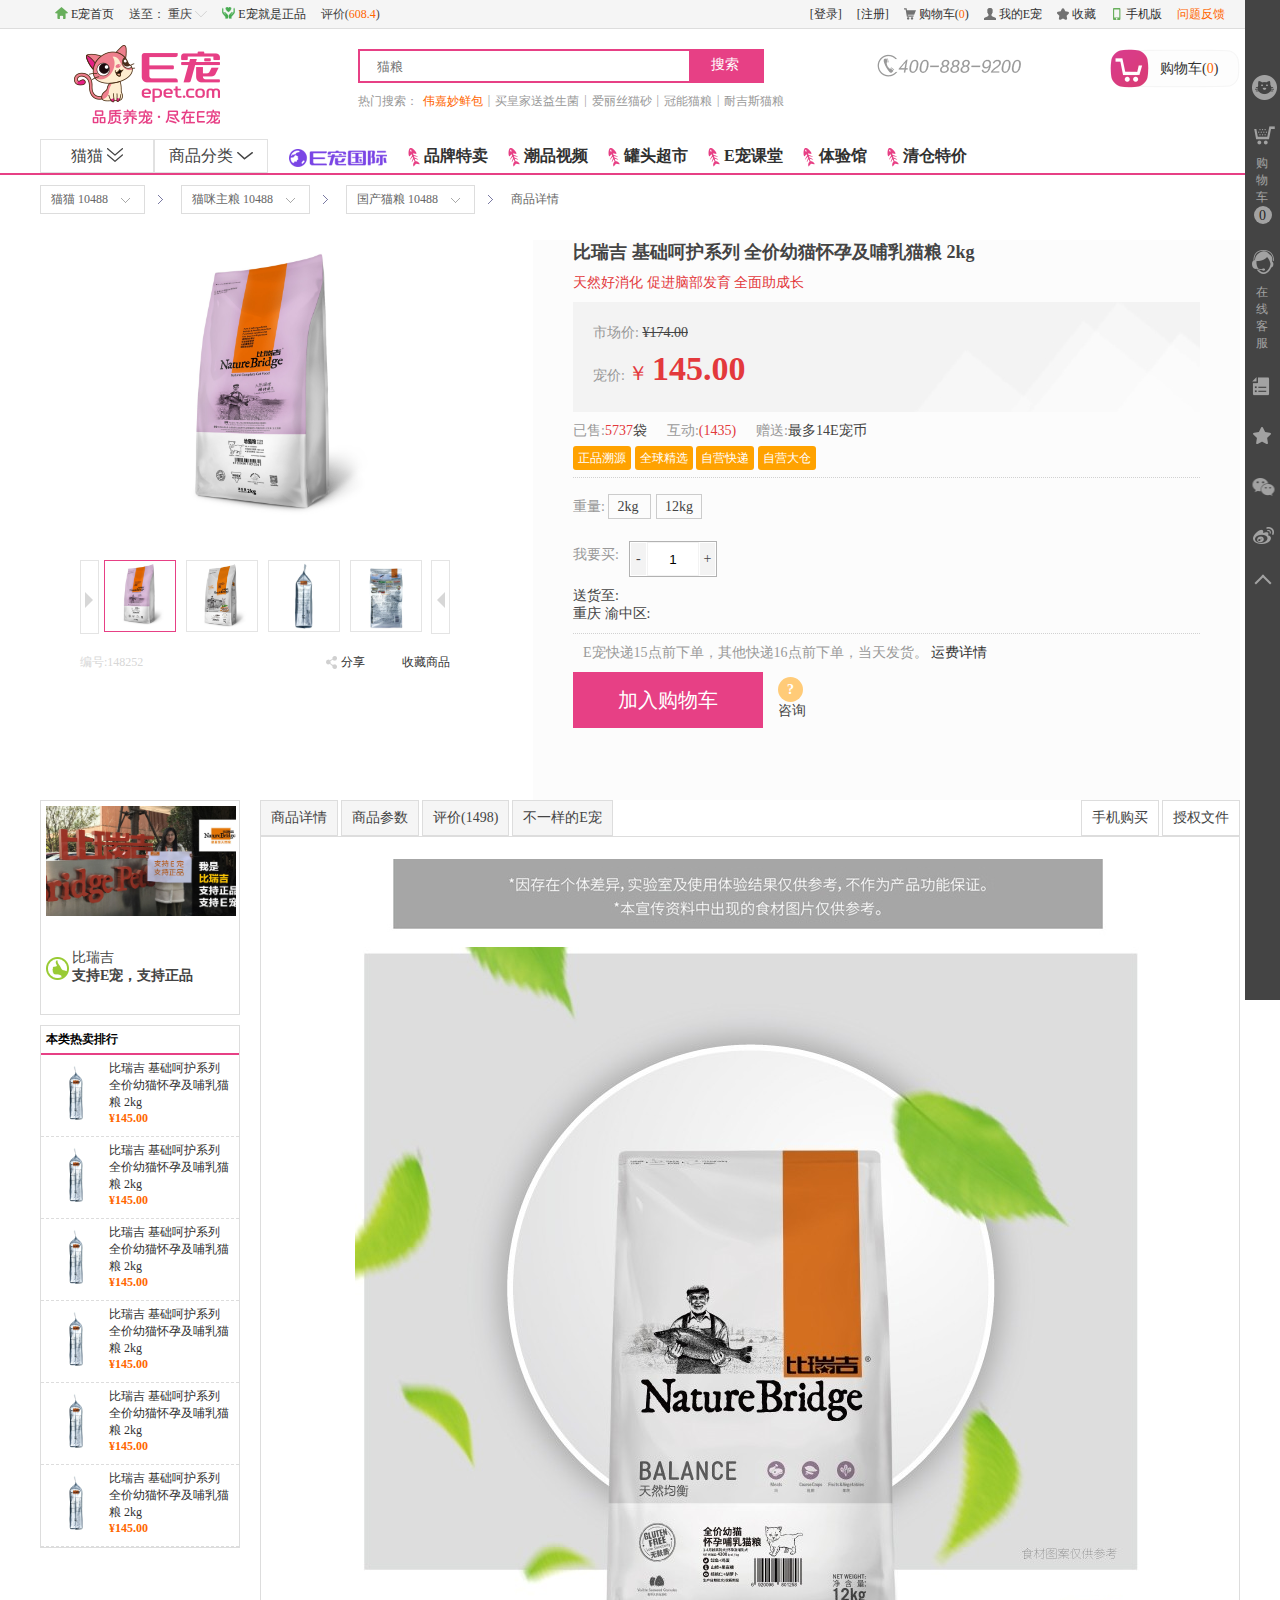
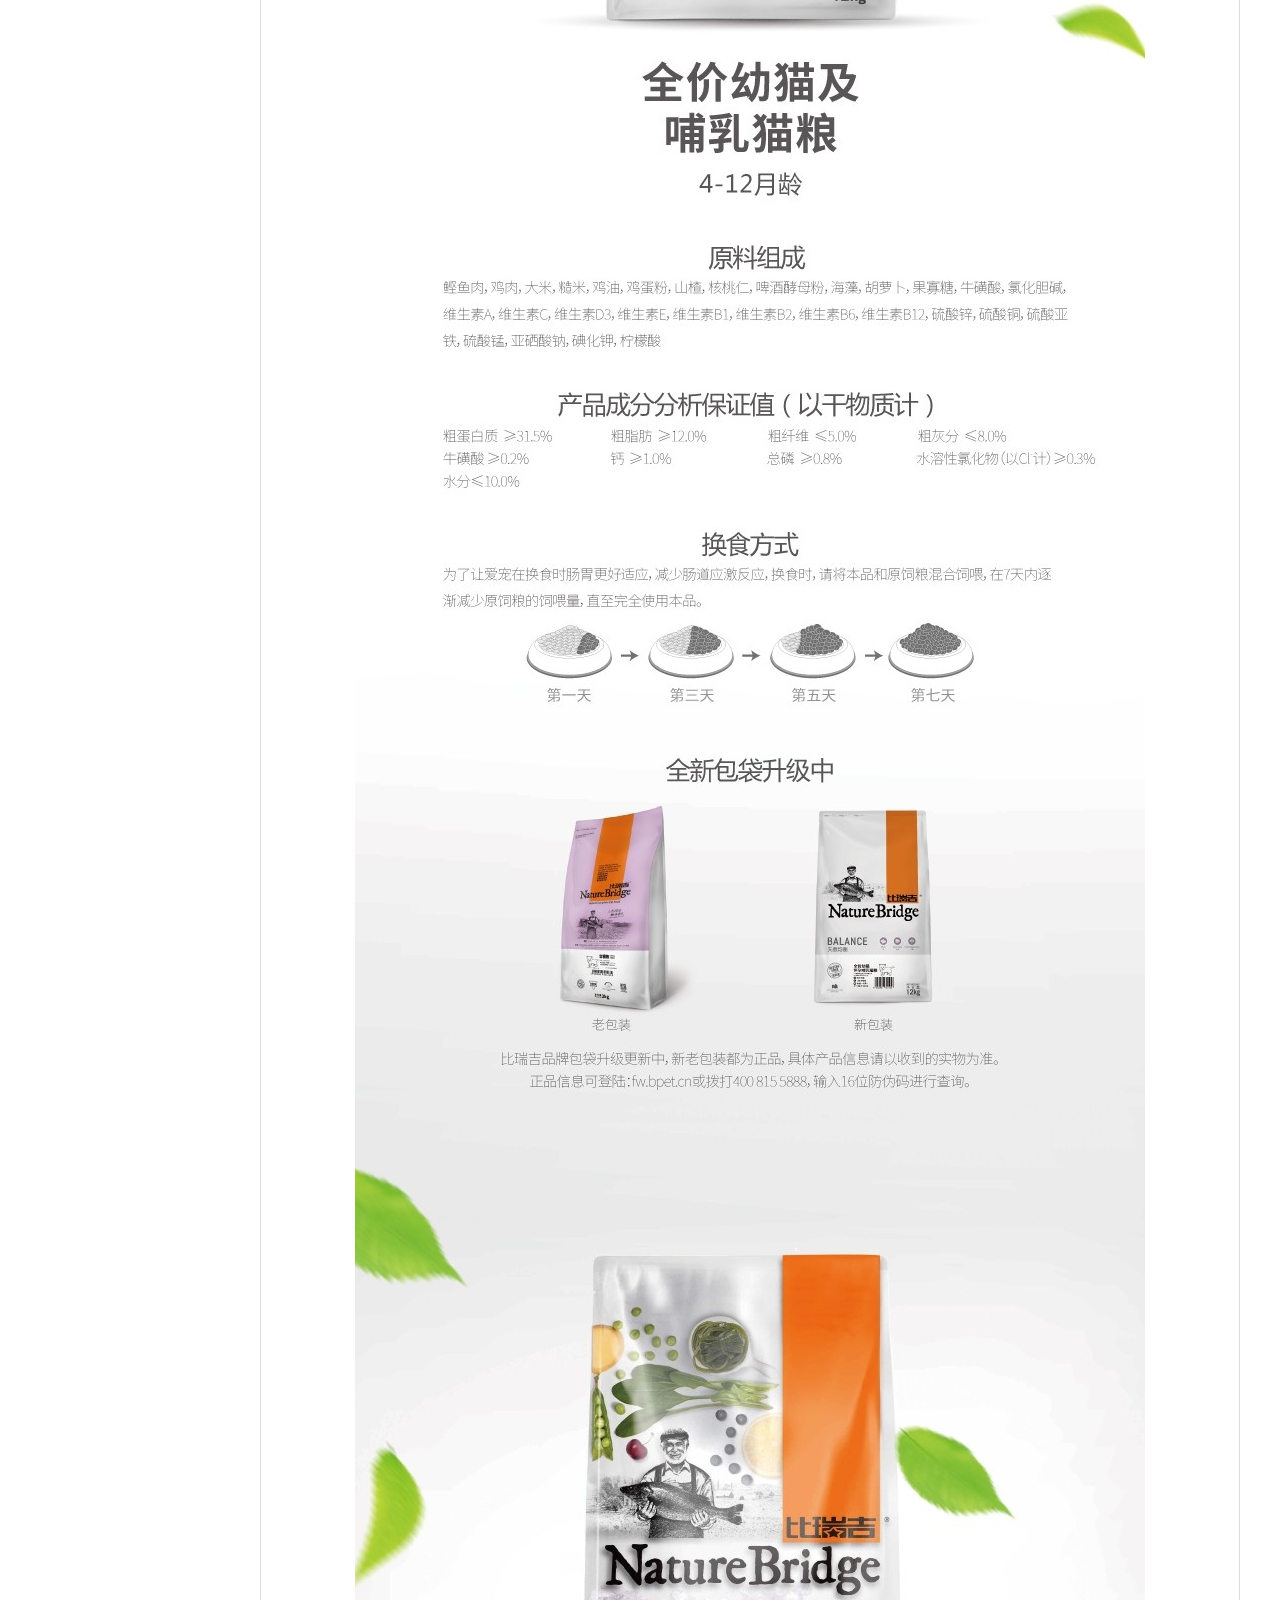
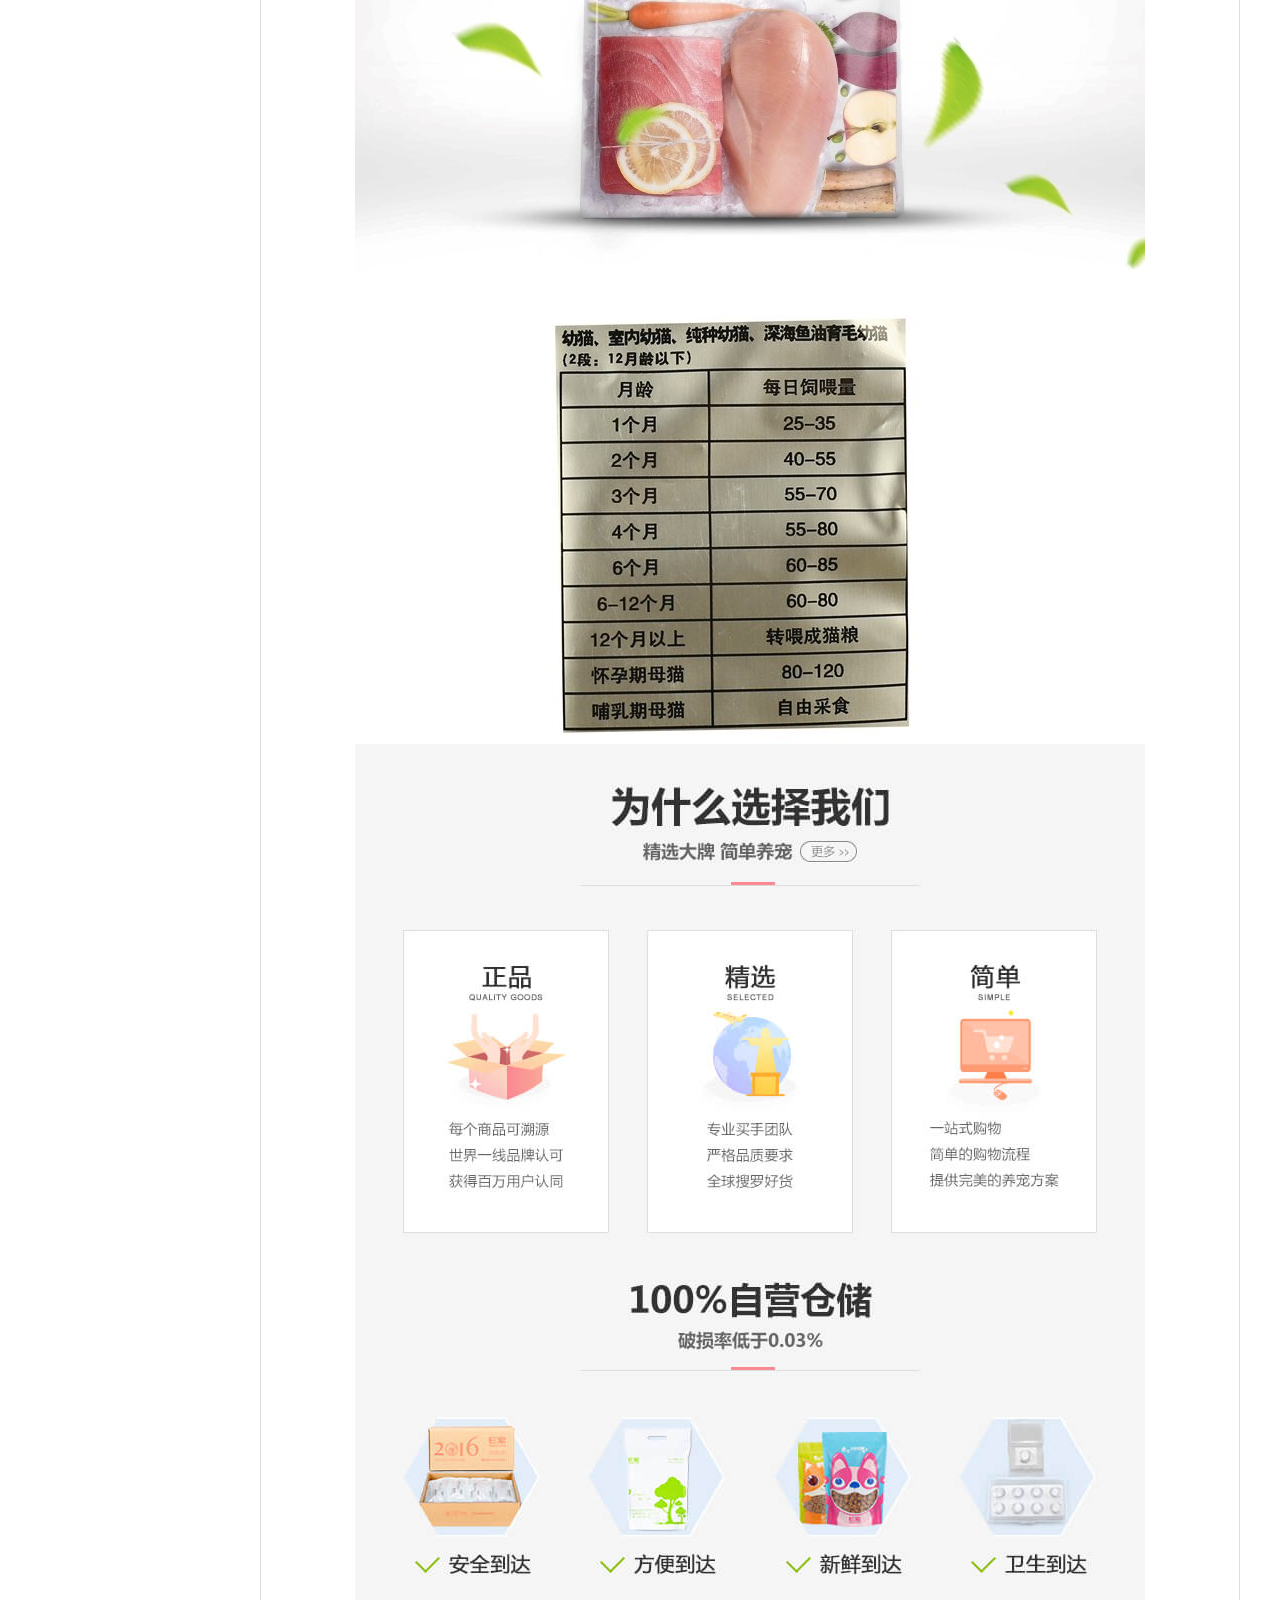
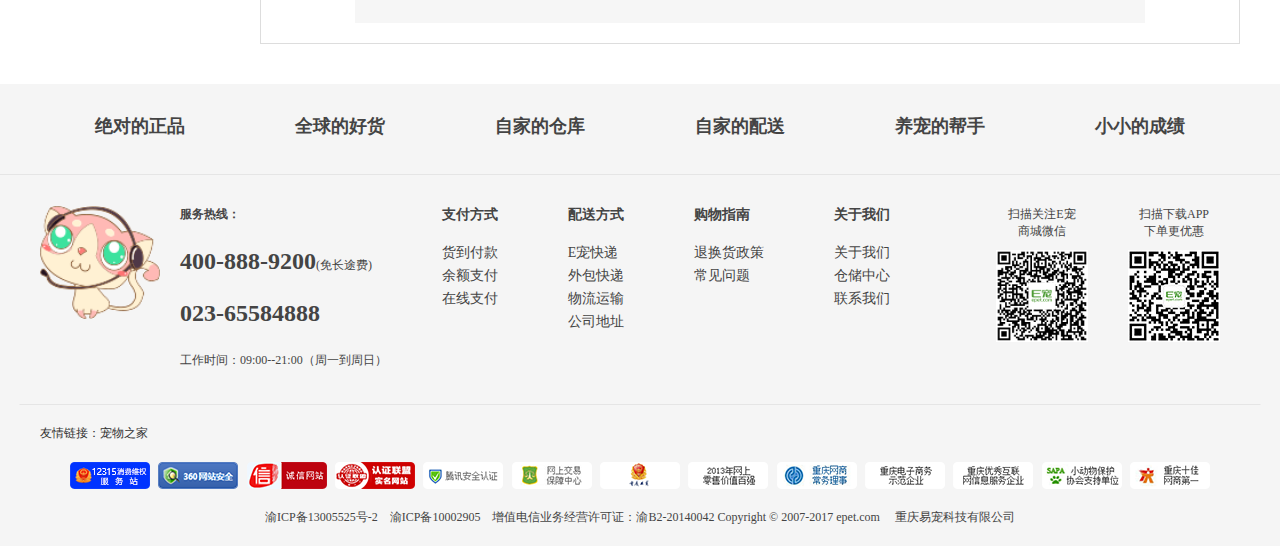
==== commit 874a8de2: "201803042231" ====
--- a/product_details.html
+++ b/product_details.html
@@ -219,8 +219,11 @@
 	  </div>-->
 	  <!--商品介绍-->
 	  <div class="item-info">
+		<!--商品详情——左部-->
 		<div class="left">
+			<!--商品详情——左部——正品保证-->
 			<div class="brand">
+				<!--商品详情——左部——常驻正品保证-->
 				<div class="brand-sm">
 					<div class="brand-img">
 						<img src="img/product/brand/68fff93eb92eab9079cab321aacebbac.jpg" alt="">
@@ -233,6 +236,7 @@
 						</div>
 					</div>
 				</div>
+				<!--商品详情——左部——悬浮显示正品保证-->
 				<div class="brand-md">
 					<div>
 						<div class="gurantee-md-icon"></div>
@@ -244,6 +248,7 @@
 					</div>
 				</div>
 			</div>
+			<!--商品详情——左部——热销商品排行榜-->
 			<div class="ranking-list">
 				<ul>
 					<li class="ranking-title">
@@ -306,27 +311,32 @@
 				</ul>
 			</div>
 		</div>
+		<!--商品详情——右部-->
 	  	<div class="right">
+			<!--商品详情——右部——标题-->
 			<ul class="clear">
 				<li><label for="container1">商品详情</label></li>
 				<li><label for="container2">商品参数</label></li>
 				<li><label for="container3">评价(1498)</label></li>
-				<li><label for="container4">咨询(240)</label></li>
+				<!--<li><label for="container4">咨询(240)</label></li>-->
 				<li><label for="container5">不一样的E宠</label></li>
-				<li>
+				<li class="special">
 					<i></i>
-					<label for="container4">授权文件</label>
+					<label for="container6">授权文件</label>
 				</li>
-				<li>
-					<label >手机购买</label>
+				<li class="special">
+					<label>手机购买</label>
 					<i></i>
 				</li>
 			</ul>
+			<!--商品详情——右部——分页-->
 			<div>
+				<!--商品详情——右部——商品详情页-->
 				<input type="radio" id="container1" name="detail" checked="checked">
 				<div class="detail">
 					<img src="img/product/detail/2018-01-14_172911.png" alt="">
 				</div>
+				<!--商品详情——右部——商品参数-->
 				<input type="radio" id="container2" name="detail">
 				<div class="container2">
 					<table>
@@ -390,6 +400,7 @@
 						</tbody>
 					</table>
 				</div>
+				<!--商品详情——右部——商品评价-->
 				<input type="radio" id="container3" name="detail">
 				<div class="container3">
 					<ul>
@@ -522,10 +533,13 @@
 						<li></li>
 					</ul>
 				</div>
-				<input type="radio" id="container4" name="detail">
-				<div>efthtol</div>
+				<!--商品详情——右部——咨询提问-->
+				<!--<input type="radio" id="container4" name="detail">
+				<div>efthtol</div>--> 
+				<!--商品详情——右部——不一样的e宠-->
 				<input type="radio" id="container5" name="detail">
 				<div>(\;].\/.\[;][)</div>
+				<!--商品详情——右部——授权文件-->
 				<input type="radio" id="container6" name="detail">
 				<div>啊啊啊啊啊啊啊啊啊啊啊</div>
 			</div>
--- a/css/product_details.css
+++ b/css/product_details.css
@@ -549,7 +549,7 @@
   color: #FF6600;
   font-weight: bold;
 }
-/*商品介绍-右侧-详情*/
+/*商品介绍-右侧-标题*/
 .item-info>.right>ul>li{
   margin-right:3px;
   background-color:#F5F5F5;
@@ -557,7 +557,7 @@
   border:1px solid #ddd;
   float:left;
 }
-.item-info>.right>ul>li:nth-child(5)~li{
+.item-info>.right>ul>li.special{
   float:right;
   background-color:#fff;
   margin-right:0;
@@ -584,10 +584,12 @@
 .item-info>.right input:checked+div{
   display:block;
 }
+/*商品详情-商品详情页*/
 .item-info>.right>div>div.detail{
   background:url('../img/product/detail/goods_intro_bottom.jpg') no-repeat bottom;
-  padding-bottom:879px;
+  padding:20px 0 879px 0;
   box-sizing:border-box;
+  text-align:center;
 }
 /*商品详情-商品参数*/
 .right>div>div.container2{
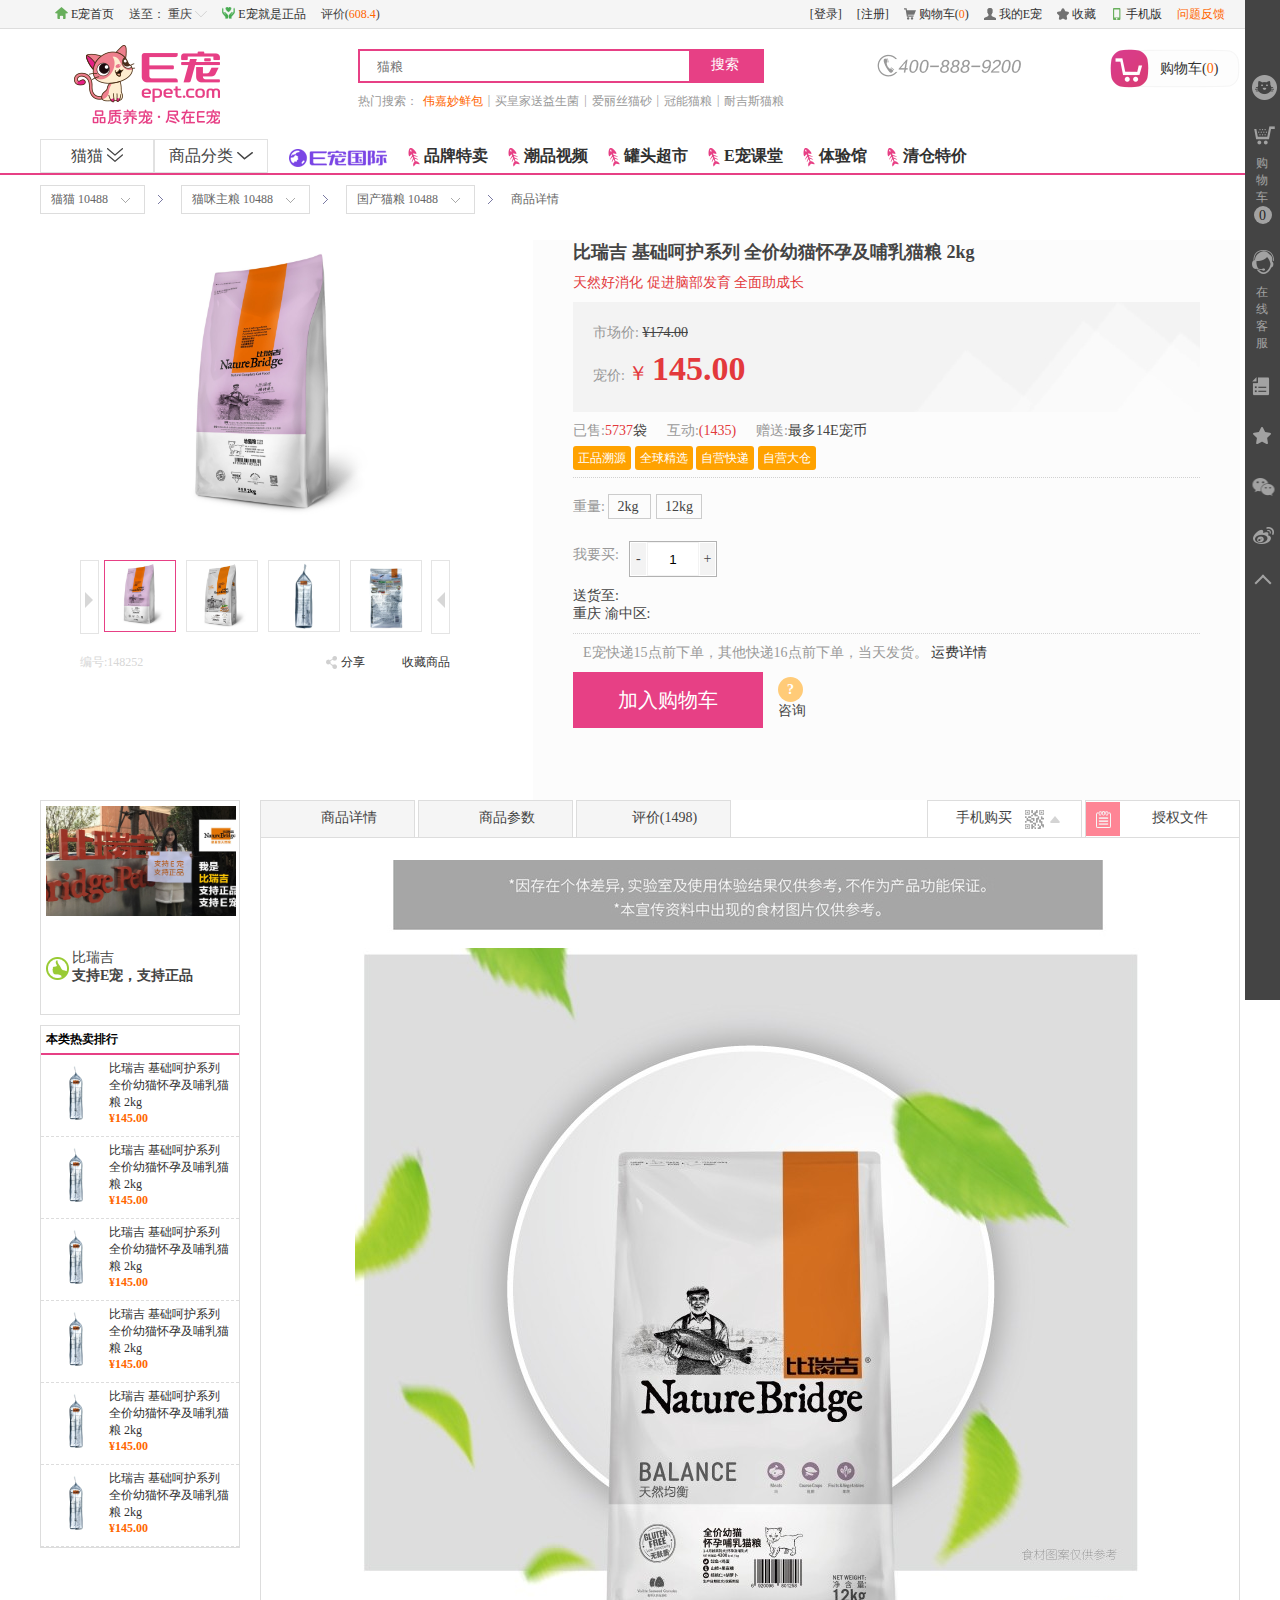
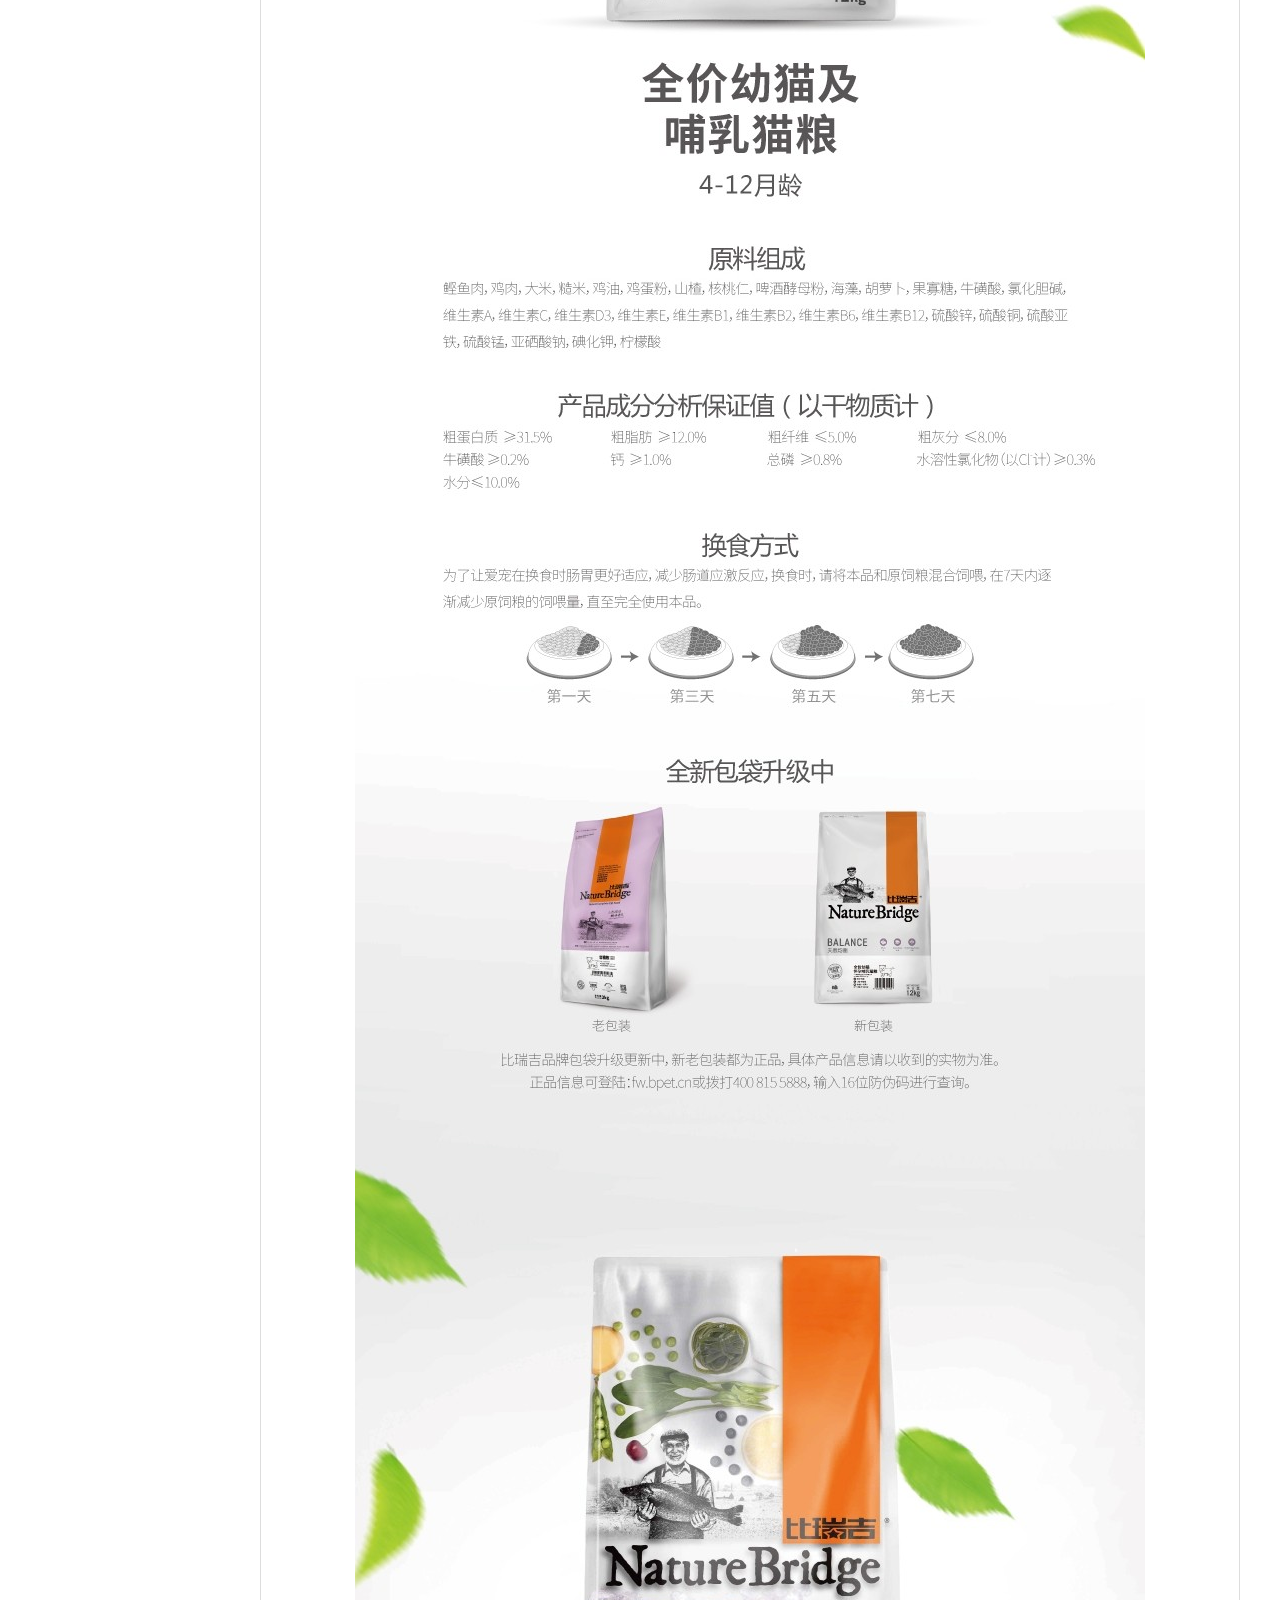
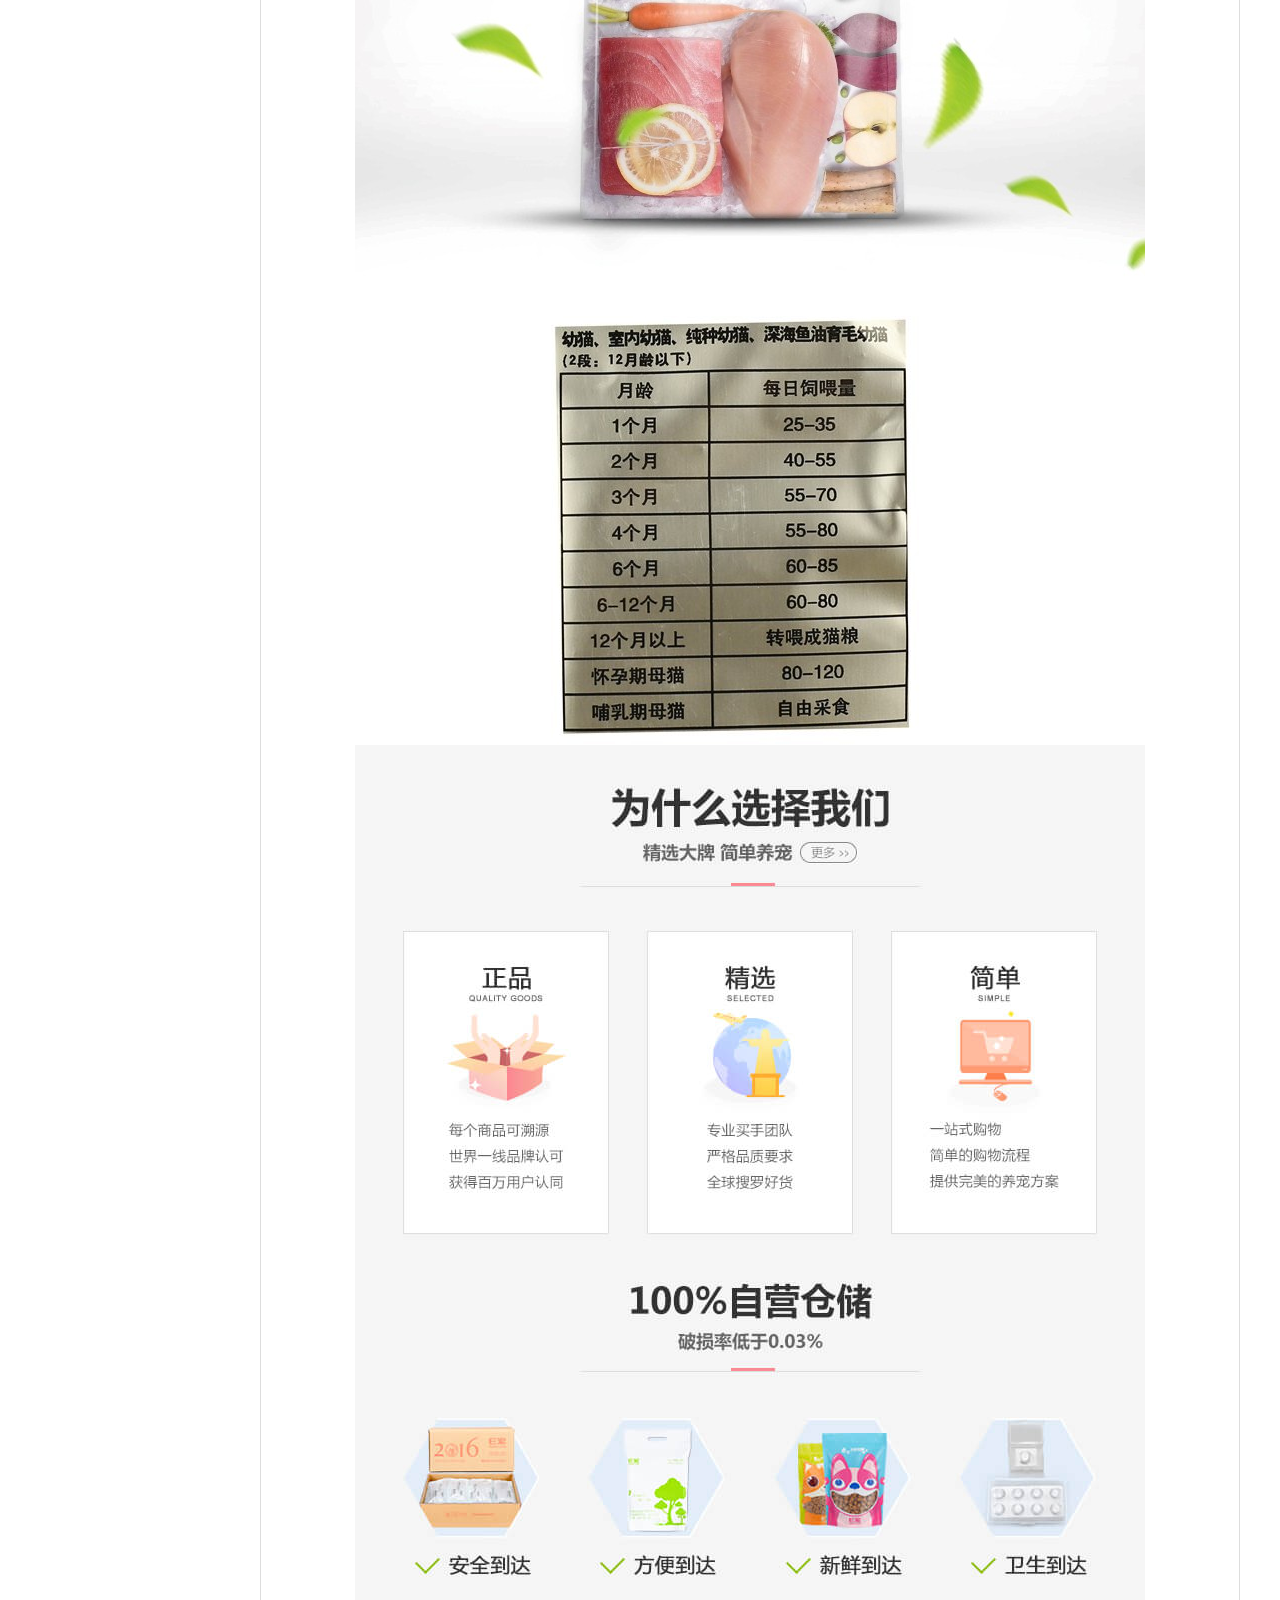
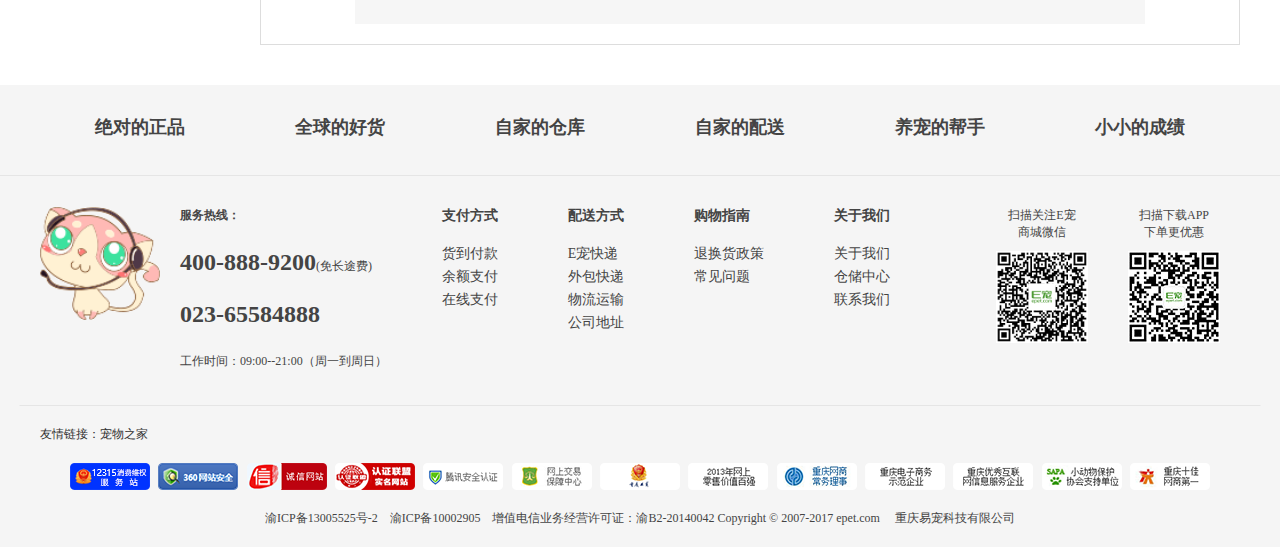
==== commit 840a1a51: "20180306" ====
--- a/product_details.html
+++ b/product_details.html
@@ -314,23 +314,27 @@
 		<!--商品详情——右部-->
 	  	<div class="right">
 			<!--商品详情——右部——标题-->
-			<ul class="clear">
+			<ul class="clear right-title">
 				<li><label for="container1">商品详情</label></li>
 				<li><label for="container2">商品参数</label></li>
 				<li><label for="container3">评价(1498)</label></li>
 				<!--<li><label for="container4">咨询(240)</label></li>-->
-				<li><label for="container5">不一样的E宠</label></li>
-				<li class="special">
+				<!--<li><label for="container5">不一样的E宠</label></li>-->
+				<li class="special authorization">
 					<i></i>
 					<label for="container6">授权文件</label>
 				</li>
-				<li class="special">
+				<li class="special cellphone">
 					<label>手机购买</label>
-					<i></i>
+					<i class="erweima"></i>
+					<i class="sm-arrow"></i>
+					<div class="md-erweima">
+						<img src="img/footer_icon/faq-code.png" alt="">
+					</div>
 				</li>
 			</ul>
 			<!--商品详情——右部——分页-->
-			<div>
+			<div class="right-tab">
 				<!--商品详情——右部——商品详情页-->
 				<input type="radio" id="container1" name="detail" checked="checked">
 				<div class="detail">
@@ -451,7 +455,7 @@
 							</div>
 							<div class="grade">
 								<div class="grade4"></div>
-								<div></div>
+								<p>2018-01-27 11:17:59</p>
 							</div>
 						</li><li>
 							<div class="general-message">
@@ -483,7 +487,7 @@
 							</div>
 							<div class="grade">
 								<div class="grade3"></div>
-								<div></div>
+								<p>2018-01-27 11:17:59</p>
 							</div>
 						</li><li>
 							<div class="general-message">
@@ -537,8 +541,56 @@
 				<!--<input type="radio" id="container4" name="detail">
 				<div>efthtol</div>--> 
 				<!--商品详情——右部——不一样的e宠-->
-				<input type="radio" id="container5" name="detail">
-				<div>(\;].\/.\[;][)</div>
+				<!--<input type="radio" id="container5" name="detail">
+				<div class="spechial-tag">
+					<div class="spechial-title">
+						<label for="special1">
+						<p></p>
+						</label>
+						<label for="special2">
+						<p></p>
+						全球的好货
+						</label>
+						<label for="special3">
+						<p></p>
+						</label>
+						<label for="special4">
+						<p></p>
+						</label>
+						<label for="special5">
+						<p></p>
+						</label>
+						<label for="special6">
+						<p></p>
+						</label>
+					</div>
+					<div>
+						<input  checked type="radio" id="special1" name="ecsc-spechial"></input>
+						<div>
+							aaaaaaaaaa
+						</div>
+						<input type="radio" id="special2" name="ecsc-spechial"></input>
+						<div>
+							bbbbbbbb
+						</div>
+						<input type="radio" id="special3" name="ecsc-spechial"></input>
+						<div>
+							cccccccc
+						</div>
+						<input type="radio" id="special4" name="ecsc-spechial"></input>
+						<div>
+							ddddddddd
+						</div>
+						<input type="radio" id="special5" name="ecsc-spechial"></input>
+						<div>
+							eeeeeeeeee
+						</div>
+						<input type="radio" id="special6" name="ecsc-spechial"></input>
+						<div>
+							ffffffffff
+						</div>
+					</div>
+				</div>-->
 				<!--商品详情——右部——授权文件-->
 				<input type="radio" id="container6" name="detail">
 				<div>啊啊啊啊啊啊啊啊啊啊啊</div>
--- a/css/product_details.css
+++ b/css/product_details.css
@@ -551,26 +551,86 @@
 }
 /*商品介绍-右侧-标题*/
 .item-info>.right>ul>li{
+  width:155px;
+  height:38px;
   margin-right:3px;
   background-color:#F5F5F5;
   text-align:center;
   border:1px solid #ddd;
   float:left;
+  box-sizing: border-box;
+}
+.item-info>.right>ul>li:not(.special)>label{
+  width:155px;
+  height:38px;
 }
 .item-info>.right>ul>li.special{
   float:right;
   background-color:#fff;
   margin-right:0;
   margin-left:3px;
+  position:relative;
+  cursor:pointer;
+}
+/*授权文件*/
+.item-info>.right>ul>li.authorization:hover{
+  background:#E74085;
+}
+.item-info>.right>ul>li.authorization>i{
+  display:inline-block;
+  width:34px;
+  height:38px;
+  background:url("../img/header_icon/xqico.png") -8px -482px;
+  vertical-align: middle;
+  position:absolute;
+  top:0;
+  left:0;
+}
+.item-info>.right>ul>li.authorization>label{
+  margin-left:34px;
+}
+/*手机购买*/
+.item-info>.right>ul>li.cellphone>i.erweima{
+  display:inline-block;
+  vertical-align: middle;
+  width:19px;
+  height:19px;
+  background:url("../img/header_icon/faqicon.png") 0 -54px;
+  margin-right:3px;
+}
+.item-info>.right>ul>li.cellphone>i.sm-arrow{
+  display:inline-block;
+  vertical-align: middle;
+  width:10px;
+  height:7px;
+  background:url("../img/header_icon/faqicon.png") 0 0px;
+  margin-right:3px;
+}
+.item-info>.right>ul>li.cellphone>div.md-erweima{
+  position:absolute;
+  left:0;
+  top:38px;
+  display:none;
+}
+.item-info>.right>ul>li.cellphone:hover>div.md-erweima{
+  display:block;
+}
+/*商品详情--tab页面布局*/
+.right>.right-tab{
+  margin-top:-1px;
+  z-index:800;
+}
+.right>.right-title>li:checked{
+  z-index:900;
 }
 .item-info>.right>ul>li>label{
-  display:block;
+  display:inline-block;
   padding:8px 10px;
   font-size:14px;
   color:#444;
   cursor:pointer;
 }
-.item-info>.right input{
+.item-info>.right>.right-tab>input{
   display:none;
 }
 .item-info>.right>div{
@@ -581,7 +641,7 @@
 .item-info>.right>div>div{
   display:none;
 }
-.item-info>.right input:checked+div{
+.item-info>.right>.right-tab>input:checked+div{
   display:block;
 }
 /*商品详情-商品详情页*/
@@ -713,7 +773,7 @@
   margin-left:15px;
 }
 div.general-message>div.softcomment>p{
-  line-height: 28px;
+  padding-bottom: 12px;
 }
 div.general-message>div.softcomment>p>span:first-child{
   color:#225599;
@@ -756,6 +816,7 @@
 div.grade{
   display:flex;
   flex-direction:column;
+  align-items:flex-end;
   justify-content: space-between;
 }
 div.grade>div:first-child{
@@ -778,4 +839,53 @@
 }
 div.grade>p{
   color:#999;
+}
+/*商品详情--不一样的e宠--标题*/
+.spechial-title{
+  margin:25px;
+  display:flex;
+  justify-content: space-between;
+}
+.spechial-tag>div>label{
+  display:inline-block;
+  width:100px;
+  height:100px;
+  border-radius:50%;
+  border:1px solid #ddd;
+  box-sizing:border-box;
+  background-color:#fff;
+  position:relative;
+}
+.spechial-tag>div>label>p{
+  margin:0 auto;
+  width:67px;
+  height:61px;
+  background:url("../img/footer_icon/q-ico.png") no-repeat;
+  position:absolute;
+  top:20%;
+  left:20%;
+}
+.spechial-tag>div>label[for=special2]>p{
+  background-position:0 -70px;
+}
+.spechial-tag>div>label[for=special3]>p{
+  background-position:0 -137px;
+}
+.spechial-tag>div>label[for=special4]>p{
+  background-position:0 -204.5px;
+}
+.spechial-tag>div>label[for=special5]>p{
+  background-position:0 -272px;
+}
+.spechial-tag>div>label[for=special6]>p{
+  background-position:0 -349px;
+}
+.spechial-tag>div>input{
+  display:none;
+}
+.spechial-tag>div>input+div{
+  display:none;
+}
+.spechial-tag>div>input:checked+div{
+  display:block;
 }